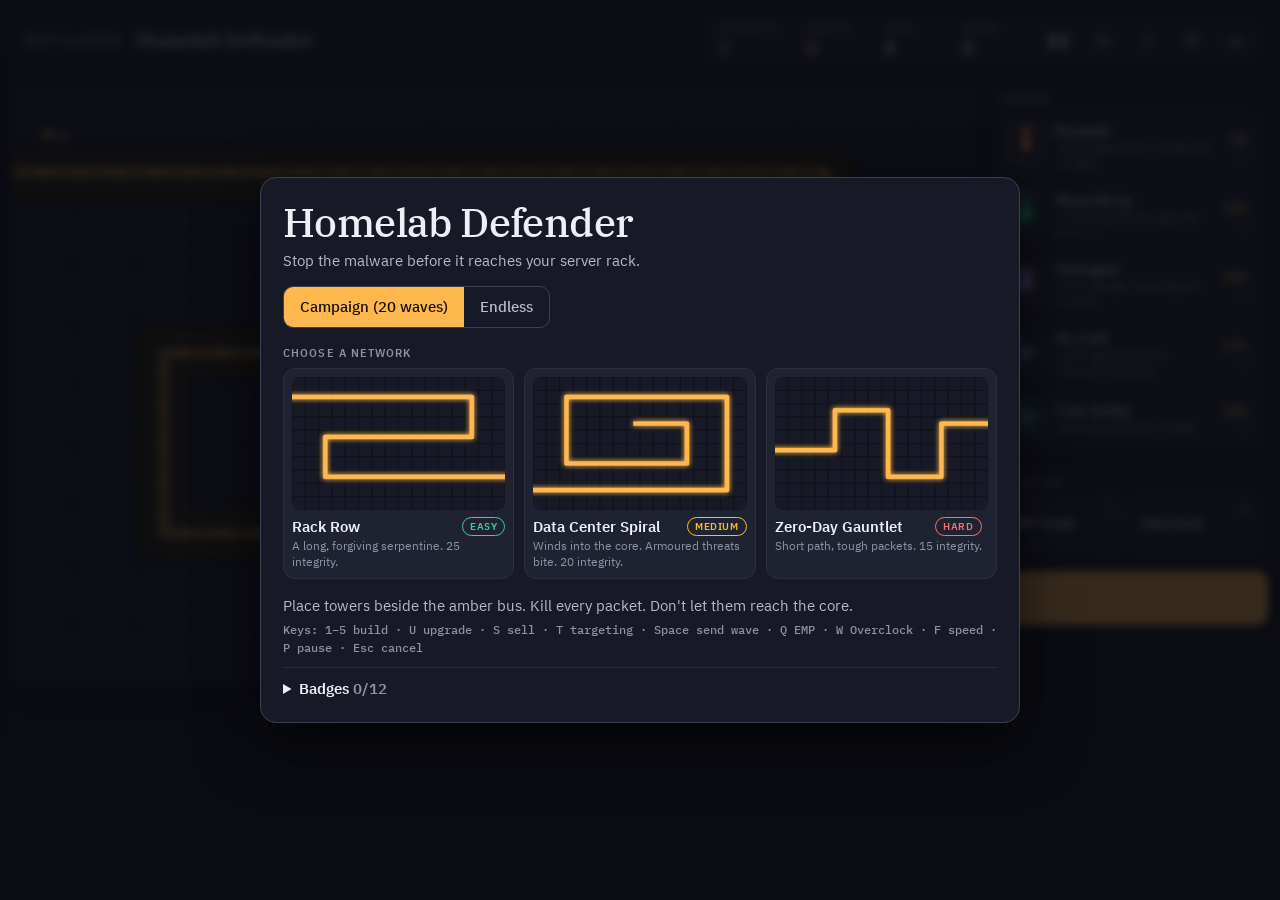
==== game/index.html @ de3e7a40 "Add Homelab Defender tower-defense game at /game/ (engine, tests, canvas renderer, WebAudio, EN/HE)," ====
<!doctype html>
<html lang="en" data-lang="en">
<head>
<meta charset="utf-8">
<meta name="viewport" content="width=device-width, initial-scale=1, viewport-fit=cover">
<meta name="theme-color" content="#10121b">
<title>Homelab Defender</title>
<meta name="description" content="Homelab Defender: a tower-defense game about protecting a server rack. Playable in your browser, runs entirely on my homelab.">
<link rel="icon" href="/portfolio/img/favicon.svg" type="image/svg+xml">
<link rel="preload" href="fonts/IBMPlexSans-Regular-Latin1.woff2" as="font" type="font/woff2" crossorigin>
<link rel="stylesheet" href="game.css">
</head>
<body>
<div class="app">

  <header class="bar rtl-ui">
    <a id="back" class="back" href="/portfolio/" data-i18n="back">Back to portfolio</a>
    <h1 class="title" data-i18n="title">Homelab Defender</h1>
    <div class="stats" aria-live="off">
      <div class="stat"><span class="k" data-i18n="lives">Integrity</span><b id="st-lives" class="v ok">0</b></div>
      <div class="stat"><span class="k" data-i18n="cash">Credits</span><b id="st-cash" class="v amber">0</b></div>
      <div class="stat"><span class="k" data-i18n="wave">Wave</span><b id="st-wave" class="v">0</b></div>
      <div class="stat"><span class="k" data-i18n="score">Score</span><b id="st-score" class="v">0</b></div>
    </div>
    <div class="ctl">
      <button id="b-pause" class="icon-btn" type="button" data-i18n-title="pause">❚❚</button>
      <button id="b-speed" class="icon-btn txt" type="button" data-i18n-title="speed">1×</button>
      <button id="b-mute" class="icon-btn" type="button" data-i18n-title="mute">♪</button>
      <button id="b-menu" class="icon-btn" type="button" data-i18n-title="menu">☰</button>
      <button id="b-lang" class="icon-btn txt" type="button" aria-label="Language">עב</button>
    </div>
  </header>

  <main class="play">
    <div class="stage" dir="ltr">
      <canvas id="cv" aria-label="Game board"></canvas>
      <div id="banner" class="banner" aria-live="polite"></div>
      <div id="toasts" class="toasts" aria-live="polite"></div>
      <div id="paused" class="paused rtl-ui" hidden><span data-i18n="paused">Paused</span></div>
    </div>

    <aside class="side rtl-ui">
      <section class="panel">
        <h2 data-i18n="towers">Towers</h2>
        <div id="palette" class="palette"></div>
      </section>
      <section id="sel" class="panel sel" hidden></section>
      <section class="panel">
        <h2 data-i18n="abilities">Abilities</h2>
        <div class="abilities">
          <button id="ab-emp" class="ability" type="button"><span class="ab-fill"></span><span class="ab-name"></span><span class="ab-key">Q</span><span class="ab-cd"></span></button>
          <button id="ab-overclock" class="ability" type="button"><span class="ab-fill"></span><span class="ab-name"></span><span class="ab-key">W</span><span class="ab-cd"></span></button>
        </div>
      </section>
      <button id="b-send" class="send" type="button"><span id="send-label"></span><span id="send-sub" class="sub"></span></button>
    </aside>
  </main>

  <!-- start / map select -->
  <div id="menu" class="overlay rtl-ui" role="dialog" aria-modal="true" aria-labelledby="menu-title">
    <div class="card menu-card">
      <div class="menu-head">
        <h2 id="menu-title" class="big" data-i18n="title">Homelab Defender</h2>
        <p class="lede" data-i18n="tagline">Stop the malware before it reaches your server rack.</p>
      </div>
      <div class="seg" role="group">
        <button id="m-campaign" type="button" class="on" data-i18n="campaign">Campaign (20 waves)</button>
        <button id="m-endless" type="button" data-i18n="endless">Endless</button>
      </div>
      <h3 class="sub-h" data-i18n="pickMap">Choose a network</h3>
      <div id="maps" class="maps"></div>
      <p class="how" data-i18n="how"></p>
      <p class="keys" data-i18n="keys"></p>
      <details class="badges-box">
        <summary><span data-i18n="badges">Badges</span> <span id="badge-count" class="muted"></span></summary>
        <ul id="badge-list" class="badge-list"></ul>
      </details>
    </div>
  </div>

  <!-- end of run -->
  <div id="end" class="overlay rtl-ui" role="dialog" aria-modal="true" aria-labelledby="end-title" hidden>
    <div class="card end-card">
      <h2 id="end-title" class="big"></h2>
      <p id="end-text" class="lede"></p>
      <div class="final"><span data-i18n="finalScore">Final score</span><b id="end-score"></b></div>
      <p id="end-best" class="muted"></p>
      <ul id="end-badges" class="badge-list"></ul>
      <div class="actions">
        <button id="e-endless" type="button" class="btn primary" data-i18n="keepGoing" hidden>Go endless</button>
        <button id="e-again" type="button" class="btn primary" data-i18n="again">Play again</button>
        <button id="e-menu" type="button" class="btn" data-i18n="menu">Menu</button>
      </div>
    </div>
  </div>

</div>
<noscript><p style="padding:2rem;color:#eef0f6">Homelab Defender needs JavaScript.</p></noscript>
<script type="module" src="js/main.js"></script>
</body>
</html>
---- game/game.css ----
/* Homelab Defender: uses the portfolio's dark tokens (DESIGN.md). Local fonts only. */
@font-face { font-family: 'IBM Plex Sans'; font-weight: 400; font-display: swap; src: url('fonts/IBMPlexSans-Regular-Latin1.woff2') format('woff2'); }
@font-face { font-family: 'IBM Plex Sans'; font-weight: 500; font-display: swap; src: url('fonts/IBMPlexSans-Medium-Latin1.woff2') format('woff2'); }
@font-face { font-family: 'IBM Plex Sans'; font-weight: 600; font-display: swap; src: url('fonts/IBMPlexSans-SemiBold-Latin1.woff2') format('woff2'); }
@font-face { font-family: 'IBM Plex Serif'; font-weight: 500; font-display: swap; src: url('fonts/IBMPlexSerif-Medium-Latin1.woff2') format('woff2'); }
@font-face { font-family: 'IBM Plex Mono'; font-weight: 500; font-display: swap; src: url('fonts/IBMPlexMono-Medium-Latin1.woff2') format('woff2'); }
@font-face { font-family: 'IBM Plex Sans Hebrew'; font-weight: 400; font-display: swap; unicode-range: U+0590-05FF, U+200C-2010, U+20AA, U+25CC, U+FB1D-FB4F; src: url('fonts/IBMPlexSansHebrew-Regular.woff2') format('woff2'); }
@font-face { font-family: 'IBM Plex Sans Hebrew'; font-weight: 600; font-display: swap; unicode-range: U+0590-05FF, U+200C-2010, U+20AA, U+25CC, U+FB1D-FB4F; src: url('fonts/IBMPlexSansHebrew-SemiBold.woff2') format('woff2'); }
@font-face { font-family: 'Frank Ruhl Libre'; font-weight: 500; font-display: swap; unicode-range: U+0590-05FF, U+200C-2010, U+20AA, U+25CC, U+FB1D-FB4F; src: url('fonts/FrankRuhlLibre-Medium.woff2') format('woff2'); }

:root {
  --bg: #10121b; --surface: #171a26; --raised: #1f2331; --line: #2a2e3e; --line-strong: #3b4055;
  --text: #eef0f6; --text-2: #b7bbcb; --muted: #8c92a8;
  --accent: #ffb84d; --accent-ink: #1a1000; --ok: #34d399; --warn: #fbbf24; --error: #f87171; --blue: #7aa2ff;
  --sans: 'IBM Plex Sans', 'IBM Plex Sans Hebrew', system-ui, sans-serif;
  --serif: 'IBM Plex Serif', 'Frank Ruhl Libre', Georgia, serif;
  --mono: 'IBM Plex Mono', ui-monospace, monospace;
}
* { box-sizing: border-box; }
html, body { margin: 0; height: 100%; background: var(--bg); color: var(--text); font: 400 15px/1.45 var(--sans); -webkit-text-size-adjust: 100%; }
button { font: inherit; color: inherit; cursor: pointer; }
:focus-visible { outline: 2px solid var(--accent); outline-offset: 2px; }
[hidden] { display: none !important; }
.muted { color: var(--muted); }

.app { min-height: 100%; display: flex; flex-direction: column; gap: 10px; padding: 10px 12px 14px; max-width: 1280px; margin: 0 auto; }

/* ---------- top bar ---------- */
.bar { display: flex; align-items: center; gap: 14px; flex-wrap: wrap; background: var(--surface); border: 1px solid var(--line); border-radius: 12px; padding: 8px 12px; }
.back { color: var(--text-2); text-decoration: none; font-size: 13px; white-space: nowrap; }
.back:hover { color: var(--accent); }
.title { font: 500 20px/1 var(--serif); margin: 0; letter-spacing: -.01em; }
.stats { display: flex; gap: 6px; margin-inline-start: auto; }
.stat { background: var(--raised); border: 1px solid var(--line); border-radius: 8px; padding: 3px 10px; min-width: 72px; display: flex; flex-direction: column; }
.stat .k { font-size: 10px; text-transform: uppercase; letter-spacing: .08em; color: var(--muted); }
.stat .v { font: 500 17px/1.2 var(--mono); }
.v.ok { color: var(--ok); } .v.warn { color: var(--warn); } .v.bad { color: var(--error); } .v.amber { color: var(--accent); }
.ctl { display: flex; gap: 6px; }
.icon-btn { min-width: 38px; height: 38px; border-radius: 9px; border: 1px solid var(--line-strong); background: var(--raised); font-size: 14px; padding: 0 8px; }
.icon-btn.txt { font: 500 13px var(--mono); }
.icon-btn:hover { border-color: var(--accent); }
.icon-btn[aria-pressed="true"] { background: var(--accent); color: var(--accent-ink); border-color: var(--accent); }

/* ---------- layout ---------- */
.play { display: grid; grid-template-columns: minmax(0, 1fr) 280px; gap: 10px; align-items: start; }
.stage { position: relative; border: 1px solid var(--line-strong); border-radius: 12px; overflow: hidden; background: var(--bg); box-shadow: 0 0 0 1px #000, 0 12px 40px rgba(0,0,0,.45); }
#cv { display: block; width: 100%; aspect-ratio: 16 / 10; touch-action: none; user-select: none; -webkit-user-select: none; cursor: crosshair; }
.side { display: flex; flex-direction: column; gap: 10px; }
.panel { background: var(--surface); border: 1px solid var(--line); border-radius: 12px; padding: 10px; }
.panel h2 { margin: 0 0 8px; font: 600 11px var(--sans); letter-spacing: .1em; text-transform: uppercase; color: var(--muted); }

/* ---------- tower palette ---------- */
.palette { display: grid; gap: 6px; }
.tw { display: grid; grid-template-columns: 40px 1fr auto; gap: 10px; align-items: center; text-align: start; background: var(--raised); border: 1px solid var(--line); border-radius: 10px; padding: 6px 10px 6px 6px; min-height: 52px; }
[dir=rtl] .tw { padding: 6px 6px 6px 10px; }
.tw canvas { width: 40px; height: 40px; }
.tw .nm { font-weight: 600; font-size: 14px; display: block; }
.tw .ds { font-size: 11.5px; color: var(--muted); display: block; line-height: 1.25; }
.tw .cs { font: 500 14px var(--mono); color: var(--accent); text-align: end; }
.tw .hk { display: block; font: 500 10px var(--mono); color: var(--muted); text-align: end; }
.tw:hover { border-color: var(--line-strong); }
.tw.on { border-color: var(--accent); background: #251f12; }
.tw.poor .cs { color: var(--error); } .tw.poor { opacity: .72; }

/* ---------- selected tower ---------- */
.sel .row { display: flex; justify-content: space-between; align-items: baseline; gap: 8px; }
.sel .nm { font: 600 15px var(--sans); }
.sel .tier { font: 500 12px var(--mono); color: var(--accent); }
.sel .st { margin: 6px 0 8px; font: 500 12px/1.6 var(--mono); color: var(--text-2); display: grid; grid-template-columns: 1fr 1fr; gap: 0 10px; }
.sel .st span { display: flex; justify-content: space-between; }
.sel .st span b { color: var(--text); font-weight: 500; }
.sel .btns { display: grid; grid-template-columns: 1fr 1fr; gap: 6px; }
.sel .tgt { grid-column: 1 / -1; }
.btn, .sel button { border: 1px solid var(--line-strong); background: var(--raised); border-radius: 9px; padding: 9px 10px; font-weight: 500; font-size: 13.5px; min-height: 40px; }
.sel button:hover:not(:disabled), .btn:hover { border-color: var(--accent); }
.sel button:disabled { opacity: .45; cursor: default; }
.sel .up { background: var(--accent); color: var(--accent-ink); border-color: var(--accent); }
.sel .up:disabled { background: var(--raised); color: var(--text-2); border-color: var(--line-strong); }
.btn.primary { background: var(--accent); color: var(--accent-ink); border-color: var(--accent); font-weight: 600; }
.btn.primary:hover { filter: brightness(1.08); }

/* ---------- abilities ---------- */
.abilities { display: grid; grid-template-columns: 1fr 1fr; gap: 6px; }
.ability { position: relative; overflow: hidden; text-align: start; background: var(--raised); border: 1px solid var(--line-strong); border-radius: 10px; padding: 8px 10px; min-height: 52px; display: flex; flex-direction: column; justify-content: center; }
.ability .ab-fill { position: absolute; inset: 0; background: rgba(255,184,77,.16); transform-origin: left; transform: scaleX(var(--p, 0)); pointer-events: none; }
[dir=rtl] .ability .ab-fill { transform-origin: right; }
.ability .ab-name { position: relative; font-weight: 600; font-size: 13px; }
.ability .ab-cd { position: relative; font: 500 11px var(--mono); color: var(--muted); }
.ability .ab-key { position: absolute; top: 5px; inset-inline-end: 8px; font: 500 10px var(--mono); color: var(--muted); }
.ability.ready { border-color: var(--accent); }
.ability.ready .ab-cd { color: var(--ok); }
.ability.active { border-color: var(--accent); box-shadow: 0 0 14px rgba(255,184,77,.4); }

.send { background: var(--accent); color: var(--accent-ink); border: 0; border-radius: 12px; min-height: 54px; font: 600 16px var(--sans); display: flex; flex-direction: column; align-items: center; justify-content: center; line-height: 1.2; }
.send .sub { font: 500 12px var(--mono); opacity: .8; }
.send:hover:not(:disabled) { filter: brightness(1.08); }
.send:disabled { background: var(--raised); color: var(--muted); cursor: default; }

/* ---------- on-stage text ---------- */
.banner { position: absolute; inset-inline: 0; top: 14%; text-align: center; pointer-events: none; font: 500 clamp(26px, 5vw, 54px) var(--serif); letter-spacing: -.01em; color: var(--text); text-shadow: 0 2px 24px #000; opacity: 0; transform: translateY(8px); }
.banner.show { animation: banner 2.2s ease both; }
.banner.boss { color: var(--error); }
@keyframes banner { 0% { opacity: 0; transform: translateY(10px) scale(.96); } 14% { opacity: 1; transform: none; } 78% { opacity: 1; } 100% { opacity: 0; transform: translateY(-6px); } }
.toasts { position: absolute; inset-inline-start: 10px; bottom: 10px; display: flex; flex-direction: column; gap: 6px; pointer-events: none; max-width: 80%; }
.toast { background: rgba(23,26,38,.92); border: 1px solid var(--line-strong); border-radius: 9px; padding: 6px 12px; font-size: 13px; animation: toast 2.4s ease both; }
.toast.bad { border-color: var(--error); color: #ffd0d0; }
.toast.gold { border-color: var(--accent); color: var(--accent); }
@keyframes toast { 0% { opacity: 0; transform: translateY(8px); } 10% { opacity: 1; transform: none; } 85% { opacity: 1; } 100% { opacity: 0; } }
.paused { position: absolute; inset: 0; display: grid; place-items: center; background: rgba(16,18,27,.62); font: 500 38px var(--serif); letter-spacing: .02em; }

/* ---------- overlays ---------- */
.overlay { position: fixed; inset: 0; z-index: 10; display: grid; place-items: center; padding: 14px; overflow-y: auto; background: rgba(10,11,18,.82); backdrop-filter: blur(4px); }
.card { background: var(--surface); border: 1px solid var(--line-strong); border-radius: 16px; padding: 22px; width: min(760px, 100%); box-shadow: 0 20px 60px rgba(0,0,0,.6); }
.menu-head { margin-bottom: 14px; }
.big { margin: 0; font: 500 clamp(28px, 4.4vw, 40px)/1.1 var(--serif); letter-spacing: -.015em; }
.lede { margin: 6px 0 0; color: var(--text-2); }
.sub-h { margin: 18px 0 8px; font: 600 11px var(--sans); letter-spacing: .1em; text-transform: uppercase; color: var(--muted); }
.seg { display: inline-flex; border: 1px solid var(--line-strong); border-radius: 10px; overflow: hidden; }
.seg button { border: 0; background: transparent; padding: 9px 16px; font-weight: 500; color: var(--text-2); min-height: 40px; }
.seg button.on { background: var(--accent); color: var(--accent-ink); }
.maps { display: grid; grid-template-columns: repeat(3, 1fr); gap: 10px; }
.mapc { text-align: start; background: var(--raised); border: 1px solid var(--line); border-radius: 12px; padding: 8px; display: flex; flex-direction: column; gap: 6px; }
.mapc:hover { border-color: var(--accent); transform: translateY(-2px); transition: transform .15s; }
.mapc canvas { width: 100%; aspect-ratio: 16/10; border-radius: 8px; display: block; }
.mapc .nm { font-weight: 600; display: flex; justify-content: space-between; align-items: center; gap: 6px; }
.mapc .ds { font-size: 12px; color: var(--muted); line-height: 1.35; }
.mapc .bs { font: 500 12px var(--mono); color: var(--accent); }
.pill { font: 600 10px var(--sans); letter-spacing: .06em; text-transform: uppercase; padding: 2px 7px; border-radius: 99px; border: 1px solid currentColor; }
.pill.easy { color: var(--ok); } .pill.medium { color: var(--warn); } .pill.hard { color: var(--error); }
.how { margin: 16px 0 4px; color: var(--text-2); }
.keys { margin: 0 0 10px; font: 500 11.5px/1.6 var(--mono); color: var(--muted); }
.badges-box { border-top: 1px solid var(--line); padding-top: 10px; }
.badges-box summary { cursor: pointer; font-weight: 600; }
.badge-list { list-style: none; margin: 10px 0 0; padding: 0; display: grid; grid-template-columns: repeat(auto-fill, minmax(190px, 1fr)); gap: 6px; }
.badge-list li { border: 1px solid var(--line); border-radius: 9px; padding: 6px 10px; background: var(--raised); font-size: 13px; }
.badge-list li b { display: block; font-weight: 600; }
.badge-list li span { color: var(--muted); font-size: 11.5px; }
.badge-list li.locked { opacity: .45; }
.badge-list li.new { border-color: var(--accent); }
.end-card { width: min(480px, 100%); text-align: center; }
.end-card .badge-list { text-align: start; }
.final { margin: 14px 0 4px; display: flex; flex-direction: column; color: var(--muted); font-size: 12px; text-transform: uppercase; letter-spacing: .08em; }
.final b { font: 500 44px/1.1 var(--mono); color: var(--accent); letter-spacing: 0; text-transform: none; }
.actions { display: flex; gap: 8px; justify-content: center; flex-wrap: wrap; margin-top: 16px; }
.actions .btn { min-width: 120px; }
#end.win .big { color: var(--ok); } #end.lose .big { color: var(--error); }

/* ---------- responsive ---------- */
@media (max-width: 900px) {
  .play { grid-template-columns: 1fr; }
  .side { display: grid; grid-template-columns: 1fr 1fr; }
  .side > * { grid-column: 1 / -1; }
  .palette { grid-template-columns: repeat(5, 1fr); }
  .tw { grid-template-columns: 1fr; justify-items: center; text-align: center; padding: 6px 4px; min-height: 0; gap: 2px; }
  [dir=rtl] .tw { padding: 6px 4px; }
  .tw .ds, .tw .hk { display: none; }
  .tw .nm { font-size: 11px; } .tw .cs { text-align: center; font-size: 12px; }
  .title { font-size: 17px; }
  .stats { margin-inline-start: 0; order: 3; width: 100%; }
  .stat { flex: 1; min-width: 0; }
  .ctl { margin-inline-start: auto; }
  .maps { grid-template-columns: 1fr; }
  .mapc { flex-direction: row; align-items: center; }
  .mapc canvas { width: 110px; flex: none; }
  .mapc > div { flex: 1; }
  .keys { display: none; }
}
@media (max-width: 480px) {
  .app { padding: 6px 6px 12px; gap: 6px; }
  .back { font-size: 12px; }
  .card { padding: 16px; }
  .tw .nm { font-size: 10px; }
}
@media (prefers-reduced-motion: reduce) { .banner.show, .toast { animation-duration: .01s; } }
html[data-lang="he"] body { font-family: var(--sans); }
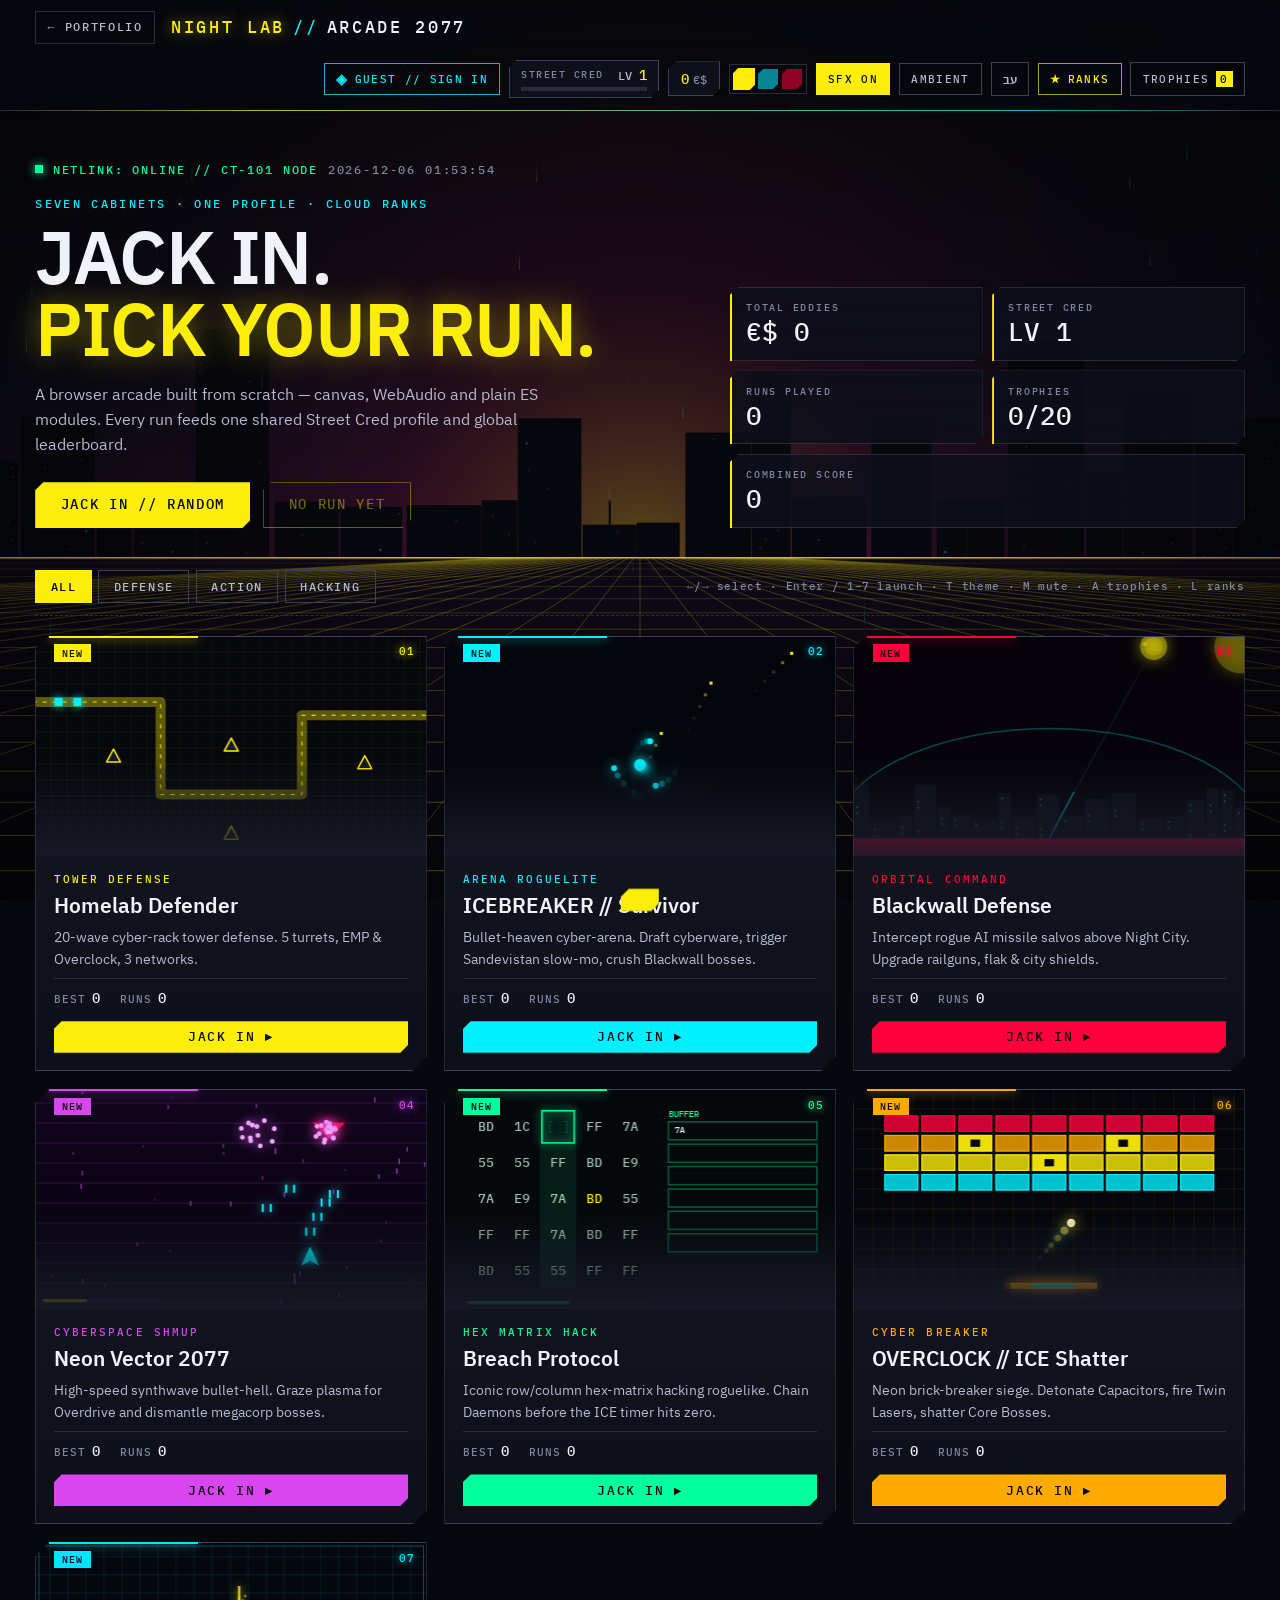
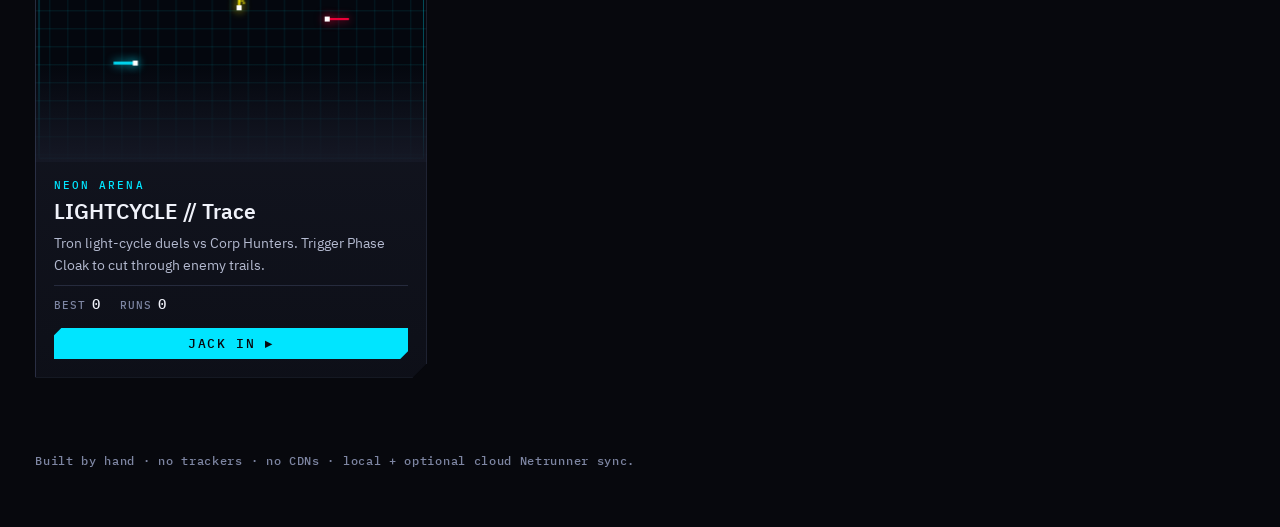
==== commit 1c364bfc: "Night Lab // Arcade 2077: Cyberpunk game hub at /game/ with 7 games, SSO saves, leaderboards, tab-ou" ====
--- a/game/index.html
+++ b/game/index.html
@@ -1,101 +1,233 @@
 <!doctype html>
-<html lang="en" data-lang="en">
+<html lang="en" dir="ltr" data-theme="yellow">
 <head>
 <meta charset="utf-8">
-<meta name="viewport" content="width=device-width, initial-scale=1, viewport-fit=cover">
-<meta name="theme-color" content="#10121b">
-<title>Homelab Defender</title>
-<meta name="description" content="Homelab Defender: a tower-defense game about protecting a server rack. Playable in your browser, runs entirely on my homelab.">
+<meta name="viewport" content="width=device-width, initial-scale=1">
+<title>Night Lab // Arcade 2077</title>
+<meta name="description" content="A hand-built browser arcade: seven neon canvas games sharing one Street Cred profile and global leaderboard.">
+<meta name="theme-color" content="#07080d">
 <link rel="icon" href="/portfolio/img/favicon.svg" type="image/svg+xml">
-<link rel="preload" href="fonts/IBMPlexSans-Regular-Latin1.woff2" as="font" type="font/woff2" crossorigin>
-<link rel="stylesheet" href="game.css">
+<link rel="preload" href="fonts/IBMPlexMono-Medium-Latin1.woff2" as="font" type="font/woff2" crossorigin>
+<link rel="preload" href="fonts/IBMPlexSans-SemiBold-Latin1.woff2" as="font" type="font/woff2" crossorigin>
+<link rel="stylesheet" href="shared/cyber-theme.css">
+<link rel="stylesheet" href="hub.css">
+<script>
+  // Apply saved theme/lang before first paint to avoid a flash.
+  try {
+    var p = JSON.parse(localStorage.getItem('cp77hub.v1') || '{}'), s = p.settings || {};
+    var q = new URLSearchParams(location.search).get('lang');
+    var l = (q === 'he' || q === 'en') ? q : (s.lang || ((navigator.language || '').toLowerCase().indexOf('he') === 0 ? 'he' : 'en'));
+    var d = document.documentElement;
+    if (['yellow', 'cyan', 'crimson'].indexOf(s.theme) >= 0) d.setAttribute('data-theme', s.theme);
+    d.lang = l; d.dir = l === 'he' ? 'rtl' : 'ltr';
+  } catch (e) {}
+</script>
+<script type="module" src="hub/hub.js"></script>
 </head>
 <body>
-<div class="app">
-
-  <header class="bar rtl-ui">
-    <a id="back" class="back" href="/portfolio/" data-i18n="back">Back to portfolio</a>
-    <h1 class="title" data-i18n="title">Homelab Defender</h1>
-    <div class="stats" aria-live="off">
-      <div class="stat"><span class="k" data-i18n="lives">Integrity</span><b id="st-lives" class="v ok">0</b></div>
-      <div class="stat"><span class="k" data-i18n="cash">Credits</span><b id="st-cash" class="v amber">0</b></div>
-      <div class="stat"><span class="k" data-i18n="wave">Wave</span><b id="st-wave" class="v">0</b></div>
-      <div class="stat"><span class="k" data-i18n="score">Score</span><b id="st-score" class="v">0</b></div>
-    </div>
-    <div class="ctl">
-      <button id="b-pause" class="icon-btn" type="button" data-i18n-title="pause">❚❚</button>
-      <button id="b-speed" class="icon-btn txt" type="button" data-i18n-title="speed">1×</button>
-      <button id="b-mute" class="icon-btn" type="button" data-i18n-title="mute">♪</button>
-      <button id="b-menu" class="icon-btn" type="button" data-i18n-title="menu">☰</button>
-      <button id="b-lang" class="icon-btn txt" type="button" aria-label="Language">עב</button>
-    </div>
+<canvas id="bg" aria-hidden="true"></canvas>
+<div class="scanlines" aria-hidden="true"></div>
+<a class="skip" href="#grid" data-t="skip">Skip to games</a>
+
+<header class="hud" role="banner">
+  <a class="hud-back" id="portfolioLink" href="/portfolio/" data-t="portfolio">← PORTFOLIO</a>
+  <div class="brand" aria-label="Night Lab Arcade 2077">
+    <span class="brand-a glitch" data-text="NIGHT LAB">NIGHT LAB</span>
+    <span class="brand-sep">//</span>
+    <span class="brand-b">ARCADE 2077</span>
+  </div>
+  <div class="hud-right">
+    <button type="button" class="hud-btn auth-btn" id="authBtn" aria-haspopup="dialog">
+      <span class="auth-av" id="authBtnAvatar" aria-hidden="true">◈</span>
+      <span class="auth-btn-label" id="authBtnLabel">GUEST // SIGN IN</span>
+      <span class="auth-btn-role" id="authBtnRole" hidden></span>
+    </button>
+    <div class="cred cyber-clip-sm" id="cred" title="">
+      <span class="cred-label" data-t="cred">STREET CRED</span>
+      <span class="cred-lvl"><span data-t="lvl">LV</span> <b id="credLvl">1</b></span>
+      <span class="cred-bar" role="progressbar" aria-valuemin="0" aria-valuemax="100" id="credBar"><i id="credFill"></i></span>
+    </div>
+    <div class="eddies cyber-clip-sm"><b id="eddies">0</b><span>€$</span></div>
+    <div class="themes" role="radiogroup" id="themes" data-t-label="themeLabel">
+      <button type="button" role="radio" data-theme-btn="yellow" class="sw sw-y"><span class="sr-only">Yellow</span></button>
+      <button type="button" role="radio" data-theme-btn="cyan" class="sw sw-c"><span class="sr-only">Cyan</span></button>
+      <button type="button" role="radio" data-theme-btn="crimson" class="sw sw-r"><span class="sr-only">Crimson</span></button>
+    </div>
+    <button type="button" class="hud-btn" id="muteBtn" aria-pressed="false"></button>
+    <button type="button" class="hud-btn" id="ambientBtn" aria-pressed="false"></button>
+    <button type="button" class="hud-btn" id="langBtn"></button>
+    <button type="button" class="hud-btn lb-btn" id="lbBtn" aria-haspopup="dialog">
+      <span aria-hidden="true">★</span>
+      <span data-t="lbBtn">RANKS</span>
+    </button>
+    <button type="button" class="hud-btn trophy-btn" id="trophyBtn" aria-haspopup="dialog">
+      <span data-t="trophies">TROPHIES</span> <b class="badge" id="trophyCount">0</b>
+    </button>
+  </div>
+</header>
+
+<main>
+  <section class="hero">
+    <div class="hero-copy">
+      <p class="status"><i class="dot"></i><span class="glitch-soft" data-t="status">NETLINK: ONLINE // CT-101 NODE</span><span class="clock" id="clock"></span></p>
+      <p class="kicker" data-t="heroKicker"></p>
+      <h1><span data-t="heroTitleA"></span> <em data-t="heroTitleB"></em></h1>
+      <p class="lede" data-t="heroLede"></p>
+      <div class="hero-cta">
+        <button type="button" class="cyber-btn big" id="randomBtn"><span data-t="random"></span></button>
+        <a class="cyber-btn ghost big" id="continueBtn" href="#"></a>
+      </div>
+    </div>
+    <dl class="stats" id="stats">
+      <div class="stat cyber-clip-sm"><dt data-t="stats.eddies"></dt><dd id="stEddies">0</dd></div>
+      <div class="stat cyber-clip-sm"><dt data-t="stats.level"></dt><dd id="stLevel">1</dd></div>
+      <div class="stat cyber-clip-sm"><dt data-t="stats.played"></dt><dd id="stPlayed">0</dd></div>
+      <div class="stat cyber-clip-sm"><dt data-t="stats.trophies"></dt><dd id="stTrophies">0</dd></div>
+      <div class="stat cyber-clip-sm"><dt data-t="stats.score"></dt><dd id="stScore">0</dd></div>
+    </dl>
+  </section>
+
+  <nav class="filters" id="filters" data-t-label="filterLabel">
+    <button type="button" data-filter="all" aria-pressed="true" data-t="filters.all"></button>
+    <button type="button" data-filter="defense" aria-pressed="false" data-t="filters.defense"></button>
+    <button type="button" data-filter="action" aria-pressed="false" data-t="filters.action"></button>
+    <button type="button" data-filter="hacking" aria-pressed="false" data-t="filters.hacking"></button>
+    <span class="keys" data-t="keys"></span>
+  </nav>
+
+  <section class="grid" id="grid" aria-label="Games"></section>
+</main>
+
+<footer class="foot"><p data-t="footer"></p></footer>
+
+<!-- Slide-out Dossier Drawer: Trophies / Run Log / Global Leaderboard -->
+<div class="drawer-scrim" id="scrim" hidden></div>
+<aside class="drawer" id="drawer" role="dialog" aria-modal="true" aria-labelledby="drawerTitle" hidden>
+  <header class="drawer-head">
+    <h2 id="drawerTitle" data-t="drawerTitle"></h2>
+    <button type="button" class="hud-btn" id="drawerClose" data-t-label="close">✕</button>
   </header>
-
-  <main class="play">
-    <div class="stage" dir="ltr">
-      <canvas id="cv" aria-label="Game board"></canvas>
-      <div id="banner" class="banner" aria-live="polite"></div>
-      <div id="toasts" class="toasts" aria-live="polite"></div>
-      <div id="paused" class="paused rtl-ui" hidden><span data-i18n="paused">Paused</span></div>
-    </div>
-
-    <aside class="side rtl-ui">
-      <section class="panel">
-        <h2 data-i18n="towers">Towers</h2>
-        <div id="palette" class="palette"></div>
-      </section>
-      <section id="sel" class="panel sel" hidden></section>
-      <section class="panel">
-        <h2 data-i18n="abilities">Abilities</h2>
-        <div class="abilities">
-          <button id="ab-emp" class="ability" type="button"><span class="ab-fill"></span><span class="ab-name"></span><span class="ab-key">Q</span><span class="ab-cd"></span></button>
-          <button id="ab-overclock" class="ability" type="button"><span class="ab-fill"></span><span class="ab-name"></span><span class="ab-key">W</span><span class="ab-cd"></span></button>
+  <div class="drawer-tabs" role="tablist">
+    <button type="button" role="tab" id="tabT" aria-selected="true" aria-controls="panelT" data-t="tabTrophies"></button>
+    <button type="button" role="tab" id="tabH" aria-selected="false" aria-controls="panelH" data-t="tabHistory"></button>
+    <button type="button" role="tab" id="tabL" aria-selected="false" aria-controls="panelL" data-t="tabLeaderboard"></button>
+  </div>
+  <div class="drawer-body">
+    <section id="panelT" role="tabpanel" aria-labelledby="tabT">
+      <p class="ach-summary" id="achSummary"></p>
+      <ul class="ach-list" id="achList"></ul>
+    </section>
+    <section id="panelH" role="tabpanel" aria-labelledby="tabH" hidden>
+      <ul class="runs" id="runList"></ul>
+    </section>
+    <section id="panelL" role="tabpanel" aria-labelledby="tabL" hidden>
+      <div class="lb-head">
+        <span class="lb-sync" id="lbSyncBadge"><i class="sync-dot"></i><span id="lbSyncText"></span></span>
+        <button type="button" class="hud-btn lb-refresh" id="lbRefreshBtn" data-t-label="lbRefresh">↻</button>
+      </div>
+      <div class="lb-filters" id="lbFilters" role="group"></div>
+      <p class="lb-hint" id="lbGuestHint" hidden></p>
+      <ol class="lb-list" id="lbList"></ol>
+    </section>
+  </div>
+  <footer class="drawer-foot">
+    <button type="button" class="cyber-btn ghost danger" id="resetBtn"></button>
+  </footer>
+</aside>
+
+<!-- Netrunner Access Modal (Player PIN + Homelab SSO) -->
+<div class="modal-scrim" id="authScrim" hidden></div>
+<div class="modal cyber-clip" id="authModal" role="dialog" aria-modal="true" aria-labelledby="authTitle" hidden>
+  <header class="modal-head">
+    <h2 id="authTitle" data-t="authTitle">NETRUNNER ACCESS</h2>
+    <button type="button" class="hud-btn" id="authClose" data-t-label="close">✕</button>
+  </header>
+  <div class="modal-body">
+    <div class="sso-banner">
+      <span class="sso-dot" aria-hidden="true"></span>
+      <span data-t="ssoBadge">SINGLE SIGN-ON // ONE ACCOUNT ACROSS ALL HOMELAB SITES</span>
+    </div>
+
+    <div id="authActiveView" class="auth-active" hidden>
+      <p class="auth-kicker" data-t="authSignedInAs"></p>
+      <div class="auth-card cyber-clip-sm" id="authCard">
+        <span class="auth-card-av" id="authCardAvatar" aria-hidden="true">◈</span>
+        <div class="auth-card-info">
+          <div class="auth-card-title">
+            <strong class="auth-card-handle" id="authCardHandle"></strong>
+            <span class="auth-role-pill" id="authCardRole"></span>
+          </div>
+          <span class="auth-card-meta" id="authCardMeta"></span>
+          <span class="auth-card-expiry" id="authCardExpiry" hidden></span>
         </div>
-      </section>
-      <button id="b-send" class="send" type="button"><span id="send-label"></span><span id="send-sub" class="sub"></span></button>
-    </aside>
-  </main>
-
-  <!-- start / map select -->
-  <div id="menu" class="overlay rtl-ui" role="dialog" aria-modal="true" aria-labelledby="menu-title">
-    <div class="card menu-card">
-      <div class="menu-head">
-        <h2 id="menu-title" class="big" data-i18n="title">Homelab Defender</h2>
-        <p class="lede" data-i18n="tagline">Stop the malware before it reaches your server rack.</p>
-      </div>
-      <div class="seg" role="group">
-        <button id="m-campaign" type="button" class="on" data-i18n="campaign">Campaign (20 waves)</button>
-        <button id="m-endless" type="button" data-i18n="endless">Endless</button>
-      </div>
-      <h3 class="sub-h" data-i18n="pickMap">Choose a network</h3>
-      <div id="maps" class="maps"></div>
-      <p class="how" data-i18n="how"></p>
-      <p class="keys" data-i18n="keys"></p>
-      <details class="badges-box">
-        <summary><span data-i18n="badges">Badges</span> <span id="badge-count" class="muted"></span></summary>
-        <ul id="badge-list" class="badge-list"></ul>
-      </details>
-    </div>
-  </div>
-
-  <!-- end of run -->
-  <div id="end" class="overlay rtl-ui" role="dialog" aria-modal="true" aria-labelledby="end-title" hidden>
-    <div class="card end-card">
-      <h2 id="end-title" class="big"></h2>
-      <p id="end-text" class="lede"></p>
-      <div class="final"><span data-i18n="finalScore">Final score</span><b id="end-score"></b></div>
-      <p id="end-best" class="muted"></p>
-      <ul id="end-badges" class="badge-list"></ul>
-      <div class="actions">
-        <button id="e-endless" type="button" class="btn primary" data-i18n="keepGoing" hidden>Go endless</button>
-        <button id="e-again" type="button" class="btn primary" data-i18n="again">Play again</button>
-        <button id="e-menu" type="button" class="btn" data-i18n="menu">Menu</button>
-      </div>
-    </div>
-  </div>
-
+        <span class="auth-sync-pill" id="authCardSync"></span>
+      </div>
+      <a class="cyber-btn big auth-dash-btn" id="authDashboardBtn" href="/" data-t="authOpenDashboard" hidden>◢ OPEN DASHBOARD</a>
+      <div class="auth-active-actions">
+        <button type="button" class="cyber-btn ghost" id="authSwitchBtn" data-t="authSwitch"></button>
+        <button type="button" class="cyber-btn ghost danger" id="authSignOutBtn" data-t="authSignOut"></button>
+      </div>
+    </div>
+
+    <div id="authSignInView" class="auth-signin-view">
+      <div class="auth-tabs" role="tablist" id="authModeTabs">
+        <button type="button" role="tab" class="auth-tab cyber-clip-sm" id="tabAuthPin" data-auth-mode="pin" aria-selected="true" aria-controls="authForm" data-t="authTabPin">PLAYER PIN</button>
+        <button type="button" role="tab" class="auth-tab cyber-clip-sm" id="tabAuthSso" data-auth-mode="sso" aria-selected="false" aria-controls="authSsoForm" data-t="authTabSso">HOMELAB SSO</button>
+      </div>
+
+      <p class="auth-error" id="authError" role="alert" hidden></p>
+
+      <form id="authForm" class="auth-form" role="tabpanel" aria-labelledby="tabAuthPin" novalidate>
+        <p class="auth-sub" data-t="authSubtitle"></p>
+        <label class="field">
+          <span data-t="handleLabel">NETRUNNER HANDLE</span>
+          <input type="text" id="authHandle" name="handle" minlength="2" maxlength="20" autocomplete="username" required>
+        </label>
+        <label class="field">
+          <span data-t="pinLabel">SECURITY PIN (4–8 DIGITS)</span>
+          <input type="password" id="authPin" name="pin" inputmode="numeric" pattern="[0-9]{4,8}" minlength="4" maxlength="8" autocomplete="current-password" required>
+        </label>
+        <fieldset class="avatar-picker">
+          <legend data-t="avatarLabel">CLASS RIG</legend>
+          <div class="avatar-grid" id="avatarGrid" role="radiogroup">
+            <button type="button" role="radio" class="av-opt cyber-clip-sm" data-avatar="netrunner" aria-checked="true">
+              <span class="av-glyph" aria-hidden="true">◈</span>
+              <span class="av-name" data-t="avatars.netrunner">NETRUNNER</span>
+            </button>
+            <button type="button" role="radio" class="av-opt cyber-clip-sm" data-avatar="solo" aria-checked="false">
+              <span class="av-glyph" aria-hidden="true">⚔</span>
+              <span class="av-name" data-t="avatars.solo">SOLO</span>
+            </button>
+            <button type="button" role="radio" class="av-opt cyber-clip-sm" data-avatar="techie" aria-checked="false">
+              <span class="av-glyph" aria-hidden="true">⚙</span>
+              <span class="av-name" data-t="avatars.techie">TECHIE</span>
+            </button>
+            <button type="button" role="radio" class="av-opt cyber-clip-sm" data-avatar="corpo" aria-checked="false">
+              <span class="av-glyph" aria-hidden="true">❖</span>
+              <span class="av-name" data-t="avatars.corpo">CORPO</span>
+            </button>
+          </div>
+        </fieldset>
+        <button type="submit" class="cyber-btn big auth-submit" id="authSubmitBtn" data-t="authSubmit"></button>
+      </form>
+
+      <form id="authSsoForm" class="auth-form" role="tabpanel" aria-labelledby="tabAuthSso" novalidate hidden>
+        <p class="auth-sub" data-t="authSsoSubtitle"></p>
+        <label class="field">
+          <span data-t="ssoUserLabel">HOMELAB USERNAME</span>
+          <input type="text" id="authSsoUser" name="username" autocomplete="username" required>
+        </label>
+        <label class="field">
+          <span data-t="ssoPassLabel">PASSWORD</span>
+          <input type="password" id="authSsoPass" name="password" autocomplete="current-password" required>
+        </label>
+        <button type="submit" class="cyber-btn big auth-sso-submit" id="authSsoSubmitBtn" data-t="authSsoSubmit"></button>
+      </form>
+    </div>
+  </div>
 </div>
-<noscript><p style="padding:2rem;color:#eef0f6">Homelab Defender needs JavaScript.</p></noscript>
-<script type="module" src="js/main.js"></script>
+
+<div class="jack-overlay" id="jackOverlay" aria-hidden="true"><span id="jackText"></span></div>
+<div class="toast" id="toast" role="status" aria-live="polite"></div>
 </body>
 </html>
--- a/game/shared/cyber-theme.css
+++ b/game/shared/cyber-theme.css
@@ -0,0 +1,96 @@
+/* Night Lab // Arcade 2077 — shared neon design tokens for the hub and every game cabinet. */
+@font-face { font-family: 'Plex Sans'; src: url('../fonts/IBMPlexSans-Regular-Latin1.woff2') format('woff2'); font-weight: 400; font-display: swap; }
+@font-face { font-family: 'Plex Sans'; src: url('../fonts/IBMPlexSans-Medium-Latin1.woff2') format('woff2'); font-weight: 500; font-display: swap; }
+@font-face { font-family: 'Plex Sans'; src: url('../fonts/IBMPlexSans-SemiBold-Latin1.woff2') format('woff2'); font-weight: 600 700; font-display: swap; }
+@font-face { font-family: 'Plex Mono'; src: url('../fonts/IBMPlexMono-Medium-Latin1.woff2') format('woff2'); font-weight: 400 700; font-display: swap; }
+@font-face { font-family: 'Plex Serif'; src: url('../fonts/IBMPlexSerif-Medium-Latin1.woff2') format('woff2'); font-weight: 500; font-display: swap; }
+@font-face { font-family: 'Plex Sans Hebrew'; src: url('../fonts/IBMPlexSansHebrew-Regular.woff2') format('woff2'); font-weight: 400 500; font-display: swap; }
+@font-face { font-family: 'Plex Sans Hebrew'; src: url('../fonts/IBMPlexSansHebrew-SemiBold.woff2') format('woff2'); font-weight: 600 700; font-display: swap; }
+@font-face { font-family: 'Frank Ruhl'; src: url('../fonts/FrankRuhlLibre-Medium.woff2') format('woff2'); font-weight: 500; font-display: swap; }
+
+:root {
+  --bg: #07080d; --surface: #0e1019; --raised: #161926;
+  --line: #262b3d; --line-strong: #39405a;
+  --text: #f0f2fa; --text-2: #b4bad0; --muted: #7e86a3;
+  --yellow: #fcee09; --cyan: #00f0ff; --magenta: #ff003c;
+  --ok: #00ff9f; --warn: #ffaa00; --error: #ff2a55;
+  --accent: #fcee09; --accent-2: #00f0ff; --accent-ink: #07080d;
+
+  --sans: 'Plex Sans', 'Plex Sans Hebrew', system-ui, 'Segoe UI', sans-serif;
+  --mono: 'Plex Mono', ui-monospace, 'Cascadia Mono', Consolas, monospace;
+  --serif: 'Plex Serif', 'Frank Ruhl', Georgia, serif;
+
+  --chamfer: 14px;
+  --chamfer-sm: 8px;
+  --glow: 0 0 0 1px color-mix(in srgb, var(--accent) 55%, transparent), 0 0 24px color-mix(in srgb, var(--accent) 35%, transparent);
+  --ease: cubic-bezier(.2, .8, .2, 1);
+  color-scheme: dark;
+}
+[data-theme="cyan"] { --accent: #00f0ff; --accent-2: #fcee09; --accent-ink: #07080d; }
+[data-theme="crimson"] { --accent: #ff003c; --accent-2: #00f0ff; --accent-ink: #ffffff; }
+:root[lang="he"] { --sans: 'Plex Sans Hebrew', 'Plex Sans', system-ui, sans-serif; --serif: 'Frank Ruhl', 'Plex Serif', Georgia, serif; }
+
+/* Chamfered corners: top-left + bottom-right cut. Mirrored in RTL. */
+.cyber-clip {
+  clip-path: polygon(var(--chamfer) 0, 100% 0, 100% calc(100% - var(--chamfer)), calc(100% - var(--chamfer)) 100%, 0 100%, 0 var(--chamfer));
+}
+.cyber-clip-sm {
+  clip-path: polygon(var(--chamfer-sm) 0, 100% 0, 100% calc(100% - var(--chamfer-sm)), calc(100% - var(--chamfer-sm)) 100%, 0 100%, 0 var(--chamfer-sm));
+}
+[dir="rtl"] .cyber-clip {
+  clip-path: polygon(0 0, calc(100% - var(--chamfer)) 0, 100% var(--chamfer), 100% 100%, var(--chamfer) 100%, 0 calc(100% - var(--chamfer)));
+}
+[dir="rtl"] .cyber-clip-sm {
+  clip-path: polygon(0 0, calc(100% - var(--chamfer-sm)) 0, 100% var(--chamfer-sm), 100% 100%, var(--chamfer-sm) 100%, 0 calc(100% - var(--chamfer-sm)));
+}
+
+.cyber-btn {
+  --c: var(--accent);
+  display: inline-flex; align-items: center; justify-content: center; gap: .5em;
+  padding: .7em 1.3em; border: 0; cursor: pointer; text-decoration: none;
+  font: 600 .82rem/1 var(--mono); letter-spacing: .12em; text-transform: uppercase;
+  color: var(--accent-ink); background: var(--c);
+  clip-path: polygon(var(--chamfer-sm) 0, 100% 0, 100% calc(100% - var(--chamfer-sm)), calc(100% - var(--chamfer-sm)) 100%, 0 100%, 0 var(--chamfer-sm));
+  transition: filter .15s var(--ease), transform .15s var(--ease);
+}
+.cyber-btn:hover { filter: brightness(1.15) drop-shadow(0 0 10px var(--c)); }
+.cyber-btn:active { transform: translateY(1px); }
+.cyber-btn[disabled], .cyber-btn[aria-disabled="true"] { opacity: .4; cursor: not-allowed; filter: none; }
+.cyber-btn.ghost { background: transparent; color: var(--c); box-shadow: inset 0 0 0 1px var(--c); }
+
+/* Subtle CRT scanlines — decorative only. */
+.scanlines {
+  position: fixed; inset: 0; z-index: 90; pointer-events: none;
+  background: repeating-linear-gradient(to bottom, rgba(255, 255, 255, .025) 0 1px, transparent 1px 3px);
+  mix-blend-mode: overlay; opacity: .55;
+}
+
+/* Scrollbars */
+* { scrollbar-width: thin; scrollbar-color: var(--line-strong) transparent; }
+::-webkit-scrollbar { width: 10px; height: 10px; }
+::-webkit-scrollbar-track { background: transparent; }
+::-webkit-scrollbar-thumb { background: var(--line-strong); border: 2px solid var(--bg); }
+::-webkit-scrollbar-thumb:hover { background: var(--accent); }
+
+:focus-visible { outline: 2px solid var(--accent-2); outline-offset: 3px; }
+::selection { background: var(--accent); color: var(--accent-ink); }
+
+.sr-only { position: absolute; width: 1px; height: 1px; padding: 0; margin: -1px; overflow: hidden; clip: rect(0 0 0 0); white-space: nowrap; border: 0; }
+
+/* Auto-pause protection toast (shared across all game cabinets) */
+.cp77-autopause-pill {
+  backdrop-filter: blur(8px) saturate(1.2);
+  animation: cp77PillIn .28s var(--ease);
+}
+.cp77-autopause-pill:hover {
+  border-color: var(--yellow) !important;
+  box-shadow: 0 0 26px rgba(252, 238, 9, 0.35), 0 8px 28px rgba(0, 0, 0, 0.7) !important;
+}
+@keyframes cp77PillIn {
+  from { opacity: 0; transform: translate(-50%, -14px); }
+  to { opacity: 1; transform: translate(-50%, 0); }
+}
+
+@media (prefers-reduced-motion: reduce) {
+  *, *::before, *::after { animation-duration: .001ms !important; animation-iteration-count: 1 !important; transition-duration: .001ms !important; }
+}
--- a/game/hub.css
+++ b/game/hub.css
@@ -0,0 +1,347 @@
+/* Night Lab // Arcade 2077 — hub layout. Tokens come from shared/cyber-theme.css. */
+@font-face { font-family: 'Plex Sans'; src: url('fonts/IBMPlexSans-SemiBold-Latin1.woff2') format('woff2'); font-weight: 600 700; font-display: swap; }
+@font-face { font-family: 'Plex Mono'; src: url('fonts/IBMPlexMono-Medium-Latin1.woff2') format('woff2'); font-weight: 400 700; font-display: swap; }
+
+*, *::before, *::after { box-sizing: border-box; }
+html { background: var(--bg); }
+body {
+  margin: 0; min-height: 100vh; color: var(--text); background: transparent;
+  font: 400 15px/1.55 var(--sans); -webkit-font-smoothing: antialiased; overflow-x: hidden;
+}
+button { font: inherit; color: inherit; }
+a { color: inherit; }
+[hidden] { display: none !important; }
+#bg { position: fixed; inset: 0; width: 100%; height: 100%; z-index: -1; display: block; }
+.skip { position: absolute; inset-inline-start: 1rem; top: -4rem; z-index: 200; padding: .6rem 1rem; background: var(--accent); color: var(--accent-ink); font: 600 .8rem var(--mono); }
+.skip:focus { top: 1rem; }
+
+/* ---------- HUD ---------- */
+.hud {
+  position: sticky; top: 0; z-index: 50;
+  display: flex; align-items: center; gap: 1rem; flex-wrap: wrap;
+  padding: .7rem clamp(1rem, 3vw, 2.2rem);
+  background: color-mix(in srgb, var(--bg) 78%, transparent);
+  backdrop-filter: blur(10px) saturate(1.3);
+  border-bottom: 1px solid var(--line);
+}
+.hud::after { content: ''; position: absolute; inset-inline: 0; bottom: -1px; height: 1px; background: linear-gradient(90deg, transparent, var(--accent) 20%, var(--accent-2) 80%, transparent); opacity: .7; }
+.hud-back { font: 600 .74rem var(--mono); letter-spacing: .14em; color: var(--text-2); text-decoration: none; padding: .45rem .7rem; border: 1px solid var(--line); }
+.hud-back:hover { color: var(--accent); border-color: var(--accent); }
+.brand { display: flex; align-items: baseline; gap: .5rem; font: 700 1.05rem var(--mono); letter-spacing: .16em; white-space: nowrap; direction: ltr; }
+.brand-a { color: var(--accent); text-shadow: 0 0 14px color-mix(in srgb, var(--accent) 60%, transparent); }
+.brand-sep { color: var(--accent-2); }
+.brand-b { color: var(--text); }
+.hud-right { margin-inline-start: auto; display: flex; align-items: center; gap: .55rem; flex-wrap: wrap; }
+
+.cred { display: grid; grid-template-columns: auto auto; grid-template-rows: auto 4px; column-gap: .7rem; row-gap: 3px; align-items: center; padding: .35rem .75rem .45rem; background: var(--surface); box-shadow: inset 0 0 0 1px var(--line-strong); min-width: 150px; }
+.cred-label { font: 600 .6rem var(--mono); letter-spacing: .16em; color: var(--muted); }
+.cred-lvl { font: 600 .72rem var(--mono); color: var(--text-2); justify-self: end; }
+.cred-lvl b { color: var(--accent); font-size: .9rem; }
+.cred-bar { grid-column: 1 / -1; height: 4px; background: var(--line); position: relative; overflow: hidden; }
+.cred-bar i { position: absolute; inset-block: 0; inset-inline-start: 0; width: 0; background: linear-gradient(90deg, var(--accent), var(--accent-2)); box-shadow: 0 0 10px var(--accent); transition: width .8s var(--ease); }
+.eddies { display: flex; align-items: baseline; gap: .3rem; padding: .5rem .8rem; background: var(--surface); box-shadow: inset 0 0 0 1px var(--line-strong); font: 600 .9rem var(--mono); direction: ltr; }
+.eddies b { color: var(--accent); }
+.eddies span { color: var(--muted); font-size: .72rem; }
+
+.themes { display: flex; gap: 4px; padding: 4px; border: 1px solid var(--line); }
+.sw { width: 20px; height: 20px; border: 0; cursor: pointer; padding: 0; clip-path: polygon(5px 0, 100% 0, 100% calc(100% - 5px), calc(100% - 5px) 100%, 0 100%, 0 5px); opacity: .55; transition: opacity .15s, transform .15s; }
+.sw:hover { opacity: .9; }
+.sw[aria-checked="true"] { opacity: 1; transform: scale(1.12); }
+.sw-y { background: #fcee09; } .sw-c { background: #00f0ff; } .sw-r { background: #ff003c; }
+
+.hud-btn { display: inline-flex; align-items: center; gap: .4rem; padding: .48rem .7rem; background: transparent; border: 1px solid var(--line-strong); cursor: pointer; font: 600 .7rem var(--mono); letter-spacing: .12em; color: var(--text-2); transition: color .15s, border-color .15s, background .15s; }
+.hud-btn:hover { color: var(--accent); border-color: var(--accent); }
+.hud-btn[aria-pressed="true"] { color: var(--accent-ink); background: var(--accent); border-color: var(--accent); }
+.auth-btn { border-color: color-mix(in srgb, var(--accent-2) 65%, var(--line-strong)); color: var(--accent-2); }
+.auth-btn:hover { border-color: var(--accent-2); color: var(--accent-2); box-shadow: 0 0 12px color-mix(in srgb, var(--accent-2) 30%, transparent); }
+.auth-btn.signed-in { background: color-mix(in srgb, var(--accent-2) 14%, var(--surface)); color: var(--text); border-color: var(--accent-2); }
+.auth-btn.signed-in.role-owner { background: color-mix(in srgb, var(--yellow) 16%, var(--surface)); border-color: var(--yellow); color: var(--text); box-shadow: 0 0 12px rgba(252, 238, 9, .22); }
+.auth-btn.signed-in.role-owner .auth-btn-role { color: var(--yellow); }
+.auth-btn.signed-in.role-admin { background: color-mix(in srgb, var(--ok) 14%, var(--surface)); border-color: var(--ok); color: var(--text); box-shadow: 0 0 12px rgba(0, 255, 159, .2); }
+.auth-btn.signed-in.role-admin .auth-btn-role { color: var(--ok); }
+.auth-btn.signed-in.role-recruiter { background: color-mix(in srgb, var(--cyan) 15%, var(--surface)); border-color: var(--cyan); color: var(--text); box-shadow: 0 0 12px rgba(0, 240, 255, .24); }
+.auth-btn.signed-in.role-recruiter .auth-btn-role { color: var(--cyan); }
+.auth-av { color: var(--accent-2); font-size: .88rem; line-height: 1; }
+.auth-btn-label { unicode-bidi: isolate; }
+.auth-btn-role { font-size: .64rem; letter-spacing: .1em; font-weight: 700; opacity: .95; }
+.lb-btn { border-color: color-mix(in srgb, var(--accent) 55%, var(--line-strong)); color: var(--accent); }
+.lb-btn:hover { background: color-mix(in srgb, var(--accent) 14%, transparent); }
+#langBtn { font-family: var(--sans); font-size: .78rem; letter-spacing: 0; }
+.badge { display: inline-grid; place-items: center; min-width: 1.5em; padding: 0 .3em; height: 1.5em; background: var(--accent); color: var(--accent-ink); font-size: .7rem; }
+
+/* ---------- Glitch text ---------- */
+.glitch { position: relative; display: inline-block; }
+.glitch::before, .glitch::after { content: attr(data-text); position: absolute; inset: 0; pointer-events: none; opacity: 0; }
+.glitch::before { color: var(--accent-2); animation: glitchA 4.2s infinite steps(1); }
+.glitch::after { color: var(--magenta); animation: glitchB 4.2s infinite steps(1); }
+@keyframes glitchA { 0%, 91%, 100% { opacity: 0; transform: none; } 92% { opacity: .8; transform: translate(-2px, -1px); clip-path: inset(10% 0 55% 0); } 94% { opacity: .8; transform: translate(2px, 1px); clip-path: inset(60% 0 5% 0); } 96% { opacity: 0; } }
+@keyframes glitchB { 0%, 92%, 100% { opacity: 0; transform: none; } 93% { opacity: .7; transform: translate(2px, 0); clip-path: inset(40% 0 30% 0); } 95% { opacity: .7; transform: translate(-3px, 1px); clip-path: inset(0 0 75% 0); } 97% { opacity: 0; } }
+.glitch-soft { animation: flick 6s infinite; }
+@keyframes flick { 0%, 96%, 100% { opacity: 1; } 97% { opacity: .35; } 98% { opacity: 1; } 99% { opacity: .55; } }
+
+/* ---------- Hero ---------- */
+main { max-width: 1320px; margin: 0 auto; padding: clamp(1.5rem, 4vw, 3.5rem) clamp(1rem, 3vw, 2.2rem) 2rem; }
+.hero { display: grid; grid-template-columns: minmax(0, 1.25fr) minmax(0, 1fr); gap: clamp(1.5rem, 4vw, 3.5rem); align-items: end; margin-bottom: 2.6rem; }
+.status { display: flex; align-items: center; gap: .6rem; flex-wrap: wrap; margin: 0 0 1.2rem; font: 600 .72rem var(--mono); letter-spacing: .16em; color: var(--ok); }
+.status .dot { width: 8px; height: 8px; background: var(--ok); box-shadow: 0 0 10px var(--ok); animation: pulse 1.6s infinite; }
+.status .clock { color: var(--muted); direction: ltr; }
+@keyframes pulse { 50% { opacity: .3; } }
+.kicker { margin: 0 0 .6rem; font: 600 .74rem var(--mono); letter-spacing: .2em; color: var(--accent-2); }
+.hero h1 { margin: 0 0 1rem; font: 700 clamp(2.4rem, 6vw, 4.6rem)/0.98 var(--sans); letter-spacing: -.02em; text-transform: uppercase; }
+.hero h1 em { display: block; font-style: normal; color: var(--accent); text-shadow: 0 0 30px color-mix(in srgb, var(--accent) 45%, transparent); }
+:root[lang="he"] .hero h1 { letter-spacing: 0; line-height: 1.08; }
+.lede { max-width: 56ch; margin: 0 0 1.6rem; color: var(--text-2); font-size: 1.02rem; }
+.hero-cta { display: flex; flex-wrap: wrap; gap: .8rem; }
+.cyber-btn.big { padding: 1rem 1.6rem; font-size: .86rem; }
+
+.stats { display: grid; grid-template-columns: repeat(2, minmax(0, 1fr)); gap: .6rem; margin: 0; }
+.stat { padding: .9rem 1rem; background: color-mix(in srgb, var(--surface) 85%, transparent); box-shadow: inset 0 0 0 1px var(--line); position: relative; }
+.stat::before { content: ''; position: absolute; inset-inline-start: 0; top: 0; bottom: 0; width: 2px; background: var(--accent); }
+.stat:last-child { grid-column: 1 / -1; }
+.stat dt { font: 600 .62rem var(--mono); letter-spacing: .18em; color: var(--muted); }
+.stat dd { margin: .25rem 0 0; font: 700 1.6rem/1.1 var(--mono); color: var(--text); direction: ltr; text-align: start; font-variant-numeric: tabular-nums; }
+:root[dir="rtl"] .stat dd { text-align: right; }
+
+/* ---------- Filters ---------- */
+.filters { display: flex; align-items: center; gap: .4rem; flex-wrap: wrap; margin-bottom: 1.2rem; padding-bottom: .8rem; border-bottom: 1px dashed var(--line); }
+.filters button { padding: .5rem .9rem; border: 1px solid var(--line-strong); background: transparent; cursor: pointer; font: 600 .72rem var(--mono); letter-spacing: .14em; color: var(--text-2); }
+.filters button:hover { color: var(--text); border-color: var(--text-2); }
+.filters button[aria-pressed="true"] { background: var(--accent); color: var(--accent-ink); border-color: var(--accent); }
+.keys { margin-inline-start: auto; font: 500 .68rem var(--mono); color: var(--muted); letter-spacing: .06em; }
+
+/* ---------- Cards ---------- */
+.grid { display: grid; grid-template-columns: repeat(auto-fill, minmax(min(100%, 330px), 1fr)); gap: 1.1rem; }
+.card {
+  --ga: var(--accent);
+  position: relative; display: flex; flex-direction: column;
+  background: linear-gradient(180deg, color-mix(in srgb, var(--raised) 92%, transparent), color-mix(in srgb, var(--surface) 96%, transparent));
+  transition: transform .25s var(--ease), filter .25s var(--ease);
+  outline: none;
+}
+.card-frame { position: absolute; inset: 0; pointer-events: none; z-index: 2; }
+.card-frame::before { content: ''; position: absolute; inset: 0; box-shadow: inset 0 0 0 1px var(--line-strong); transition: box-shadow .25s; }
+.card-frame::after { content: ''; position: absolute; top: 0; inset-inline-start: var(--chamfer); width: 38%; height: 2px; background: var(--ga); box-shadow: 0 0 12px var(--ga); }
+.card:hover, .card.is-sel { transform: translateY(-4px); filter: drop-shadow(0 0 18px color-mix(in srgb, var(--ga) 40%, transparent)); }
+.card:hover .card-frame::before, .card.is-sel .card-frame::before { box-shadow: inset 0 0 0 1px var(--ga); }
+.card[hidden] { display: none; }
+.card-preview { position: relative; aspect-ratio: 16 / 9; background: #05060a; overflow: hidden; }
+.card-preview canvas { position: absolute; inset: 0; width: 100%; height: 100%; display: block; }
+.card-preview::after { content: ''; position: absolute; inset: 0; background: linear-gradient(180deg, transparent 55%, color-mix(in srgb, var(--raised) 95%, transparent)); pointer-events: none; }
+.card-num { position: absolute; top: .55rem; inset-inline-end: .7rem; z-index: 1; font: 700 .7rem var(--mono); color: var(--ga); letter-spacing: .1em; text-shadow: 0 0 8px var(--ga); }
+.card-flag { position: absolute; top: .55rem; inset-inline-start: 1.2rem; z-index: 1; padding: .15rem .45rem; font: 700 .6rem var(--mono); letter-spacing: .14em; background: var(--ga); color: #07080d; }
+.card-resume {
+  position: absolute; bottom: .6rem; inset-inline-start: .8rem; z-index: 2;
+  display: inline-flex; align-items: center; gap: .35rem;
+  padding: .24rem .62rem; font: 700 .64rem var(--mono); letter-spacing: .12em;
+  background: rgba(5, 16, 26, .92); color: var(--cyan);
+  border: 1px solid var(--cyan);
+  box-shadow: 0 0 14px rgba(0, 240, 255, .45), inset 0 0 8px rgba(0, 240, 255, .15);
+  animation: resumePulse 2s ease-in-out infinite;
+}
+@keyframes resumePulse { 0%, 100% { box-shadow: 0 0 12px rgba(0, 240, 255, .42), inset 0 0 6px rgba(0, 240, 255, .12); } 50% { box-shadow: 0 0 22px rgba(0, 240, 255, .82), inset 0 0 12px rgba(0, 240, 255, .28); } }
+.card-body { padding: 1rem 1.15rem 1.15rem; display: flex; flex-direction: column; gap: .5rem; flex: 1; }
+.card-tag { font: 600 .66rem var(--mono); letter-spacing: .2em; color: var(--ga); }
+.card-title { margin: 0; font: 700 1.3rem/1.15 var(--sans); }
+.card-desc { margin: 0; color: var(--text-2); font-size: .9rem; flex: 1; }
+.card-meta { display: flex; gap: 1.2rem; font: 600 .7rem var(--mono); letter-spacing: .1em; color: var(--muted); padding-top: .6rem; border-top: 1px solid var(--line); }
+.card-meta b { color: var(--text); font-size: .85rem; margin-inline-start: .35rem; direction: ltr; unicode-bidi: isolate; }
+.card-cta { --c: var(--ga); align-self: stretch; margin-top: .4rem; color: #07080d; }
+.card.is-locked-in .card-cta { animation: pulse .3s 3; }
+
+/* ---------- Drawer ---------- */
+.drawer-scrim { position: fixed; inset: 0; z-index: 80; background: rgba(3, 4, 8, .6); backdrop-filter: blur(3px); }
+.drawer {
+  position: fixed; top: 0; bottom: 0; inset-inline-end: 0; z-index: 85; width: min(540px, 100%);
+  display: flex; flex-direction: column; background: var(--surface); border-inline-start: 1px solid var(--accent);
+  box-shadow: -20px 0 60px rgba(0, 0, 0, .6); animation: slideIn .28s var(--ease);
+}
+:root[dir="rtl"] .drawer { animation-name: slideInRtl; box-shadow: 20px 0 60px rgba(0, 0, 0, .6); }
+@keyframes slideIn { from { transform: translateX(100%); } }
+@keyframes slideInRtl { from { transform: translateX(-100%); } }
+.drawer-head { display: flex; align-items: center; justify-content: space-between; padding: 1.1rem 1.2rem; border-bottom: 1px solid var(--line); }
+.drawer-head h2 { margin: 0; font: 700 .95rem var(--mono); letter-spacing: .16em; color: var(--accent); }
+.drawer-tabs { display: flex; border-bottom: 1px solid var(--line); }
+.drawer-tabs button { flex: 1; padding: .8rem; border: 0; background: transparent; cursor: pointer; font: 600 .72rem var(--mono); letter-spacing: .16em; color: var(--muted); border-bottom: 2px solid transparent; }
+.drawer-tabs button[aria-selected="true"] { color: var(--text); border-bottom-color: var(--accent); }
+.drawer-body { flex: 1; overflow-y: auto; padding: 1rem 1.2rem; }
+.ach-summary { margin: 0 0 .9rem; font: 600 .72rem var(--mono); letter-spacing: .14em; color: var(--text-2); }
+.ach-list, .runs { list-style: none; margin: 0; padding: 0; display: grid; gap: .5rem; }
+.ach { display: grid; grid-template-columns: 2.4rem 1fr; gap: .2rem .8rem; padding: .7rem .8rem; background: var(--raised); box-shadow: inset 0 0 0 1px var(--line); }
+.ach-icon { grid-row: span 3; display: grid; place-items: center; width: 2.4rem; height: 2.4rem; font-size: 1.1rem; background: var(--bg); color: var(--muted); box-shadow: inset 0 0 0 1px var(--line-strong); }
+.ach.on { box-shadow: inset 0 0 0 1px color-mix(in srgb, var(--accent) 60%, transparent); }
+.ach.on .ach-icon { color: var(--accent-ink); background: var(--accent); box-shadow: 0 0 14px color-mix(in srgb, var(--accent) 50%, transparent); }
+.ach-title { font-weight: 600; font-size: .92rem; display: flex; justify-content: space-between; gap: .5rem; }
+.ach-title small { font: 600 .6rem var(--mono); letter-spacing: .12em; color: var(--muted); }
+.ach.on .ach-title small { color: var(--ok); }
+.ach-desc { font-size: .8rem; color: var(--text-2); }
+.ach-bar { height: 3px; background: var(--line); position: relative; }
+.ach-bar i { position: absolute; inset-block: 0; inset-inline-start: 0; background: var(--accent); }
+.run { display: grid; grid-template-columns: 4px 1fr auto; gap: .2rem .8rem; padding: .6rem .8rem .6rem 0; background: var(--raised); align-items: center; }
+.run-stripe { grid-row: span 2; align-self: stretch; }
+.run-name { font-weight: 600; font-size: .88rem; }
+.run-score { font: 700 .95rem var(--mono); text-align: end; direction: ltr; }
+.run-sub { font: 500 .7rem var(--mono); color: var(--muted); letter-spacing: .06em; }
+.run-tags { text-align: end; font: 600 .62rem var(--mono); letter-spacing: .1em; }
+.run-tags .w { color: var(--ok); } .run-tags .l { color: var(--muted); } .run-tags .b { color: var(--accent); margin-inline-start: .4rem; }
+.empty { color: var(--muted); font-size: .88rem; padding: 1rem 0; }
+.drawer-foot { padding: 1rem 1.2rem; border-top: 1px solid var(--line); }
+.cyber-btn.danger { --c: var(--error); width: 100%; }
+.cyber-btn.danger.armed { background: var(--error); color: #fff; animation: pulse .6s infinite; }
+
+/* ---------- Leaderboard Panel ---------- */
+.lb-head { display: flex; align-items: center; justify-content: space-between; gap: .6rem; margin-bottom: .75rem; }
+.lb-sync { display: inline-flex; align-items: center; gap: .45rem; padding: .3rem .65rem; background: var(--raised); border: 1px solid var(--line-strong); font: 600 .66rem var(--mono); letter-spacing: .14em; color: var(--text-2); }
+.lb-sync .sync-dot { width: 7px; height: 7px; border-radius: 50%; background: var(--warn); box-shadow: 0 0 8px var(--warn); }
+.lb-sync.online { border-color: color-mix(in srgb, var(--ok) 65%, transparent); color: var(--ok); }
+.lb-sync.online .sync-dot { background: var(--ok); box-shadow: 0 0 8px var(--ok); }
+.lb-refresh { padding: .35rem .65rem; font-size: .85rem; }
+.lb-filters { display: flex; flex-wrap: wrap; gap: .35rem; margin-bottom: .85rem; }
+.lb-pill {
+  --pc: var(--accent);
+  padding: .34rem .62rem; border: 1px solid var(--line-strong); background: var(--raised); cursor: pointer;
+  font: 600 .64rem var(--mono); letter-spacing: .11em; color: var(--text-2); transition: color .15s, border-color .15s, background .15s;
+}
+.lb-pill:hover { color: var(--text); border-color: var(--pc); }
+.lb-pill[aria-pressed="true"] { background: var(--pc); color: #07080d; border-color: var(--pc); box-shadow: 0 0 12px color-mix(in srgb, var(--pc) 40%, transparent); }
+.lb-hint { margin: 0 0 .8rem; padding: .55rem .75rem; background: color-mix(in srgb, var(--accent-2) 10%, var(--raised)); border-inline-start: 2px solid var(--accent-2); font-size: .8rem; color: var(--text-2); }
+.lb-list { list-style: none; margin: 0; padding: 0; display: grid; gap: .45rem; }
+.lb-row {
+  display: grid; grid-template-columns: 2.6rem 2rem minmax(0, 1fr) auto; align-items: center; gap: .55rem;
+  padding: .62rem .75rem; background: var(--raised); box-shadow: inset 0 0 0 1px var(--line);
+}
+.lb-row.rank-1 { box-shadow: inset 0 0 0 1px color-mix(in srgb, #fcee09 70%, transparent); background: linear-gradient(90deg, rgba(252, 238, 9, .1), var(--raised) 55%); }
+.lb-row.rank-2 { box-shadow: inset 0 0 0 1px color-mix(in srgb, #00f0ff 60%, transparent); background: linear-gradient(90deg, rgba(0, 240, 255, .09), var(--raised) 55%); }
+.lb-row.rank-3 { box-shadow: inset 0 0 0 1px color-mix(in srgb, #ff003c 60%, transparent); background: linear-gradient(90deg, rgba(255, 0, 60, .09), var(--raised) 55%); }
+.lb-row.is-me { box-shadow: inset 0 0 0 1.5px var(--ok), 0 0 14px rgba(0, 255, 159, .16); }
+.lb-rank { font: 700 .88rem var(--mono); color: var(--muted); direction: ltr; text-align: center; }
+.lb-row.rank-1 .lb-rank { color: #fcee09; text-shadow: 0 0 10px rgba(252, 238, 9, .65); }
+.lb-row.rank-2 .lb-rank { color: #00f0ff; text-shadow: 0 0 10px rgba(0, 240, 255, .6); }
+.lb-row.rank-3 .lb-rank { color: #ff003c; text-shadow: 0 0 10px rgba(255, 0, 60, .6); }
+.lb-av { display: grid; place-items: center; width: 2rem; height: 2rem; background: var(--bg); border: 1px solid var(--line-strong); color: var(--accent-2); font-size: .92rem; }
+.lb-who { min-width: 0; display: flex; flex-direction: column; gap: .12rem; }
+.lb-handle { font-weight: 600; font-size: .9rem; display: flex; align-items: center; gap: .4rem; overflow: hidden; text-overflow: ellipsis; white-space: nowrap; }
+.lb-you { padding: .08rem .35rem; background: var(--ok); color: #07080d; font: 700 .56rem var(--mono); letter-spacing: .12em; flex-shrink: 0; }
+.lb-sub { font: 500 .68rem var(--mono); color: var(--muted); letter-spacing: .05em; }
+.lb-score { font: 700 1rem var(--mono); color: var(--accent); direction: ltr; text-align: end; font-variant-numeric: tabular-nums; }
+.lb-row.rank-2 .lb-score { color: #00f0ff; }
+.lb-row.rank-3 .lb-score { color: #ff4d79; }
+
+/* ---------- Netrunner Access Modal ---------- */
+.modal-scrim { position: fixed; inset: 0; z-index: 95; background: rgba(3, 4, 8, .75); backdrop-filter: blur(5px); }
+.modal {
+  position: fixed; top: 50%; left: 50%; transform: translate(-50%, -50%); z-index: 100;
+  width: min(460px, calc(100vw - 24px)); max-height: calc(100vh - 32px); overflow-y: auto;
+  background: var(--surface); border: 1px solid var(--accent-2);
+  box-shadow: 0 0 36px color-mix(in srgb, var(--accent-2) 25%, transparent), 0 24px 64px rgba(0, 0, 0, .75);
+  animation: modalIn .22s var(--ease);
+}
+@keyframes modalIn { from { opacity: 0; transform: translate(-50%, -46%); } to { opacity: 1; transform: translate(-50%, -50%); } }
+.modal-head { display: flex; align-items: center; justify-content: space-between; padding: 1rem 1.2rem; border-bottom: 1px solid var(--line); background: linear-gradient(90deg, color-mix(in srgb, var(--accent-2) 12%, transparent), transparent); }
+.modal-head h2 { margin: 0; font: 700 .95rem var(--mono); letter-spacing: .16em; color: var(--accent-2); }
+.modal-body { padding: 1.2rem; display: grid; gap: .95rem; }
+.sso-banner {
+  display: flex; align-items: center; gap: .5rem; padding: .48rem .72rem;
+  background: linear-gradient(90deg, color-mix(in srgb, var(--cyan) 10%, var(--raised)), color-mix(in srgb, var(--yellow) 8%, var(--raised)));
+  border: 1px solid color-mix(in srgb, var(--cyan) 42%, var(--line));
+  font: 600 .6rem var(--mono); letter-spacing: .12em; color: var(--text-2);
+}
+.sso-dot { width: 7px; height: 7px; border-radius: 50%; background: var(--ok); box-shadow: 0 0 8px var(--ok); flex-shrink: 0; animation: pulse 1.8s infinite; }
+.auth-signin-view { display: grid; gap: .9rem; }
+.auth-tabs { display: grid; grid-template-columns: 1fr 1fr; gap: .45rem; }
+.auth-tab {
+  padding: .62rem .75rem; border: 1px solid var(--line-strong); background: var(--raised); cursor: pointer;
+  font: 700 .7rem var(--mono); letter-spacing: .13em; color: var(--text-2);
+  transition: border-color .15s, background .15s, color .15s, box-shadow .15s;
+}
+.auth-tab:hover { border-color: var(--accent-2); color: var(--text); }
+.auth-tab[data-auth-mode="pin"][aria-selected="true"] { background: var(--cyan); color: #07080d; border-color: var(--cyan); box-shadow: 0 0 14px rgba(0, 240, 255, .32); }
+.auth-tab[data-auth-mode="sso"][aria-selected="true"] { background: var(--yellow); color: #07080d; border-color: var(--yellow); box-shadow: 0 0 14px rgba(252, 238, 9, .32); }
+.auth-sub { margin: 0; font-size: .86rem; color: var(--text-2); line-height: 1.5; }
+.auth-form { display: grid; gap: .9rem; }
+.field { display: grid; gap: .38rem; }
+.field span { font: 600 .66rem var(--mono); letter-spacing: .16em; color: var(--muted); }
+.field input {
+  width: 100%; padding: .72rem .85rem; background: var(--bg); color: var(--text);
+  border: 1px solid var(--line-strong); font: 600 .95rem var(--mono); letter-spacing: .06em;
+  transition: border-color .15s, box-shadow .15s;
+}
+.field input:focus { outline: none; border-color: var(--accent-2); box-shadow: 0 0 0 2px color-mix(in srgb, var(--accent-2) 25%, transparent); }
+#authSsoForm .field input:focus { border-color: var(--yellow); box-shadow: 0 0 0 2px rgba(252, 238, 9, .24); }
+#authPin, #authSsoUser, #authSsoPass { direction: ltr; text-align: start; }
+#authPin { letter-spacing: .3em; }
+.avatar-picker { margin: 0; padding: 0; border: 0; display: grid; gap: .45rem; }
+.avatar-picker legend { font: 600 .66rem var(--mono); letter-spacing: .16em; color: var(--muted); padding: 0; }
+.avatar-grid { display: grid; grid-template-columns: repeat(4, minmax(0, 1fr)); gap: .45rem; }
+.av-opt {
+  display: flex; flex-direction: column; align-items: center; gap: .3rem; padding: .6rem .35rem;
+  background: var(--raised); border: 1px solid var(--line-strong); cursor: pointer;
+  color: var(--text-2); transition: border-color .15s, background .15s, color .15s;
+}
+.av-opt:hover { border-color: var(--accent-2); color: var(--text); }
+.av-opt[aria-checked="true"] { background: color-mix(in srgb, var(--accent-2) 18%, var(--raised)); border-color: var(--accent-2); color: var(--accent-2); box-shadow: inset 0 0 0 1px var(--accent-2); }
+.av-glyph { font-size: 1.15rem; line-height: 1; }
+.av-name { font: 600 .58rem var(--mono); letter-spacing: .08em; }
+.auth-error { margin: 0; padding: .6rem .8rem; background: rgba(255, 42, 85, .14); border: 1px solid var(--error); color: #ff859d; font: 600 .76rem var(--mono); letter-spacing: .05em; }
+.auth-submit { width: 100%; --c: var(--cyan); color: #07080d; }
+.auth-sso-submit { width: 100%; --c: var(--yellow); color: #07080d; }
+.auth-active { display: grid; gap: .85rem; }
+.auth-kicker { margin: 0; font: 600 .66rem var(--mono); letter-spacing: .18em; color: var(--ok); }
+.auth-card { display: grid; grid-template-columns: 3rem minmax(0, 1fr) auto; align-items: center; gap: .8rem; padding: .85rem .9rem; background: var(--raised); box-shadow: inset 0 0 0 1px var(--accent-2); }
+.auth-card.role-owner { box-shadow: inset 0 0 0 1px var(--yellow); }
+.auth-card.role-admin { box-shadow: inset 0 0 0 1px var(--ok); }
+.auth-card.role-recruiter { box-shadow: inset 0 0 0 1px var(--cyan); }
+.auth-card-av { display: grid; place-items: center; width: 3rem; height: 3rem; background: var(--bg); color: var(--accent-2); border: 1px solid var(--accent-2); font-size: 1.4rem; }
+.auth-card.role-owner .auth-card-av { color: var(--yellow); border-color: var(--yellow); }
+.auth-card.role-admin .auth-card-av { color: var(--ok); border-color: var(--ok); }
+.auth-card.role-recruiter .auth-card-av { color: var(--cyan); border-color: var(--cyan); }
+.auth-card-info { min-width: 0; display: grid; gap: .22rem; }
+.auth-card-title { display: flex; align-items: center; gap: .45rem; flex-wrap: wrap; min-width: 0; }
+.auth-card-handle { font: 700 1.05rem var(--mono); color: var(--text); overflow: hidden; text-overflow: ellipsis; white-space: nowrap; unicode-bidi: isolate; }
+.auth-role-pill { padding: .14rem .44rem; font: 700 .56rem var(--mono); letter-spacing: .1em; border: 1px solid var(--accent-2); color: var(--accent-2); background: color-mix(in srgb, var(--accent-2) 12%, transparent); white-space: nowrap; }
+.auth-role-pill.role-owner { border-color: var(--yellow); color: var(--yellow); background: rgba(252, 238, 9, .12); }
+.auth-role-pill.role-admin { border-color: var(--ok); color: var(--ok); background: rgba(0, 255, 159, .12); }
+.auth-role-pill.role-recruiter { border-color: var(--cyan); color: var(--cyan); background: rgba(0, 240, 255, .12); }
+.auth-card-meta { font: 500 .72rem var(--mono); color: var(--text-2); }
+.auth-card-expiry { font: 600 .66rem var(--mono); letter-spacing: .08em; color: var(--warn); }
+.auth-card-expiry.expired { color: var(--error); }
+.auth-sync-pill { padding: .24rem .5rem; font: 700 .58rem var(--mono); letter-spacing: .1em; border: 1px solid var(--ok); color: var(--ok); background: rgba(0, 255, 159, .08); white-space: nowrap; }
+.auth-sync-pill.local { border-color: var(--warn); color: var(--warn); background: rgba(255, 170, 0, .08); }
+.auth-dash-btn { width: 100%; --c: var(--yellow); color: #07080d; }
+.auth-active-actions { display: grid; grid-template-columns: 1fr 1fr; gap: .6rem; }
+
+/* ---------- Overlays ---------- */
+.jack-overlay { position: fixed; inset: 0; z-index: 150; display: grid; place-items: center; pointer-events: none; opacity: 0; background: var(--bg); }
+.jack-overlay.on { animation: jack .45s steps(6) forwards; }
+.jack-overlay span { font: 700 clamp(1rem, 3vw, 1.6rem) var(--mono); letter-spacing: .3em; color: var(--accent); text-shadow: 0 0 20px var(--accent); }
+@keyframes jack { 0% { opacity: 0; clip-path: inset(48% 0 48% 0); } 40% { opacity: 1; clip-path: inset(30% 0 30% 0); } 100% { opacity: 1; clip-path: inset(0 0 0 0); } }
+.toast { position: fixed; bottom: 1.4rem; left: 50%; z-index: 120; transform: translate(-50%, 150%); padding: .7rem 1.2rem; background: var(--accent); color: var(--accent-ink); font: 600 .78rem var(--mono); letter-spacing: .12em; transition: transform .3s var(--ease); clip-path: polygon(8px 0, 100% 0, 100% calc(100% - 8px), calc(100% - 8px) 100%, 0 100%, 0 8px); }
+.toast.on { transform: translate(-50%, 0); }
+
+.foot { max-width: 1320px; margin: 0 auto; padding: 2rem clamp(1rem, 3vw, 2.2rem) 3rem; color: var(--muted); font: 500 .72rem var(--mono); letter-spacing: .06em; }
+
+/* ---------- Responsive ---------- */
+@media (max-width: 980px) {
+  .hero { grid-template-columns: 1fr; }
+  .stats { grid-template-columns: repeat(3, minmax(0, 1fr)); }
+  .stat:last-child { grid-column: auto; }
+  .keys { display: none; }
+}
+@media (max-width: 720px) {
+  .hud { gap: .6rem; }
+  .brand { order: -1; width: 100%; font-size: .92rem; }
+  .hud-right { margin-inline-start: 0; }
+  .cred { min-width: 120px; }
+  #ambientBtn { display: none; }
+  .stats { grid-template-columns: repeat(2, minmax(0, 1fr)); }
+  .stat:last-child { grid-column: 1 / -1; }
+  .stat dd { font-size: 1.25rem; }
+}
+@media (max-width: 480px) {
+  .auth-active-actions { grid-template-columns: 1fr; }
+  .auth-card { grid-template-columns: 2.5rem minmax(0, 1fr); }
+  .auth-sync-pill { grid-column: 1 / -1; justify-self: start; }
+}
+@media (prefers-reduced-motion: reduce) {
+  .glitch::before, .glitch::after { display: none; }
+  .card:hover, .card.is-sel { transform: none; }
+}
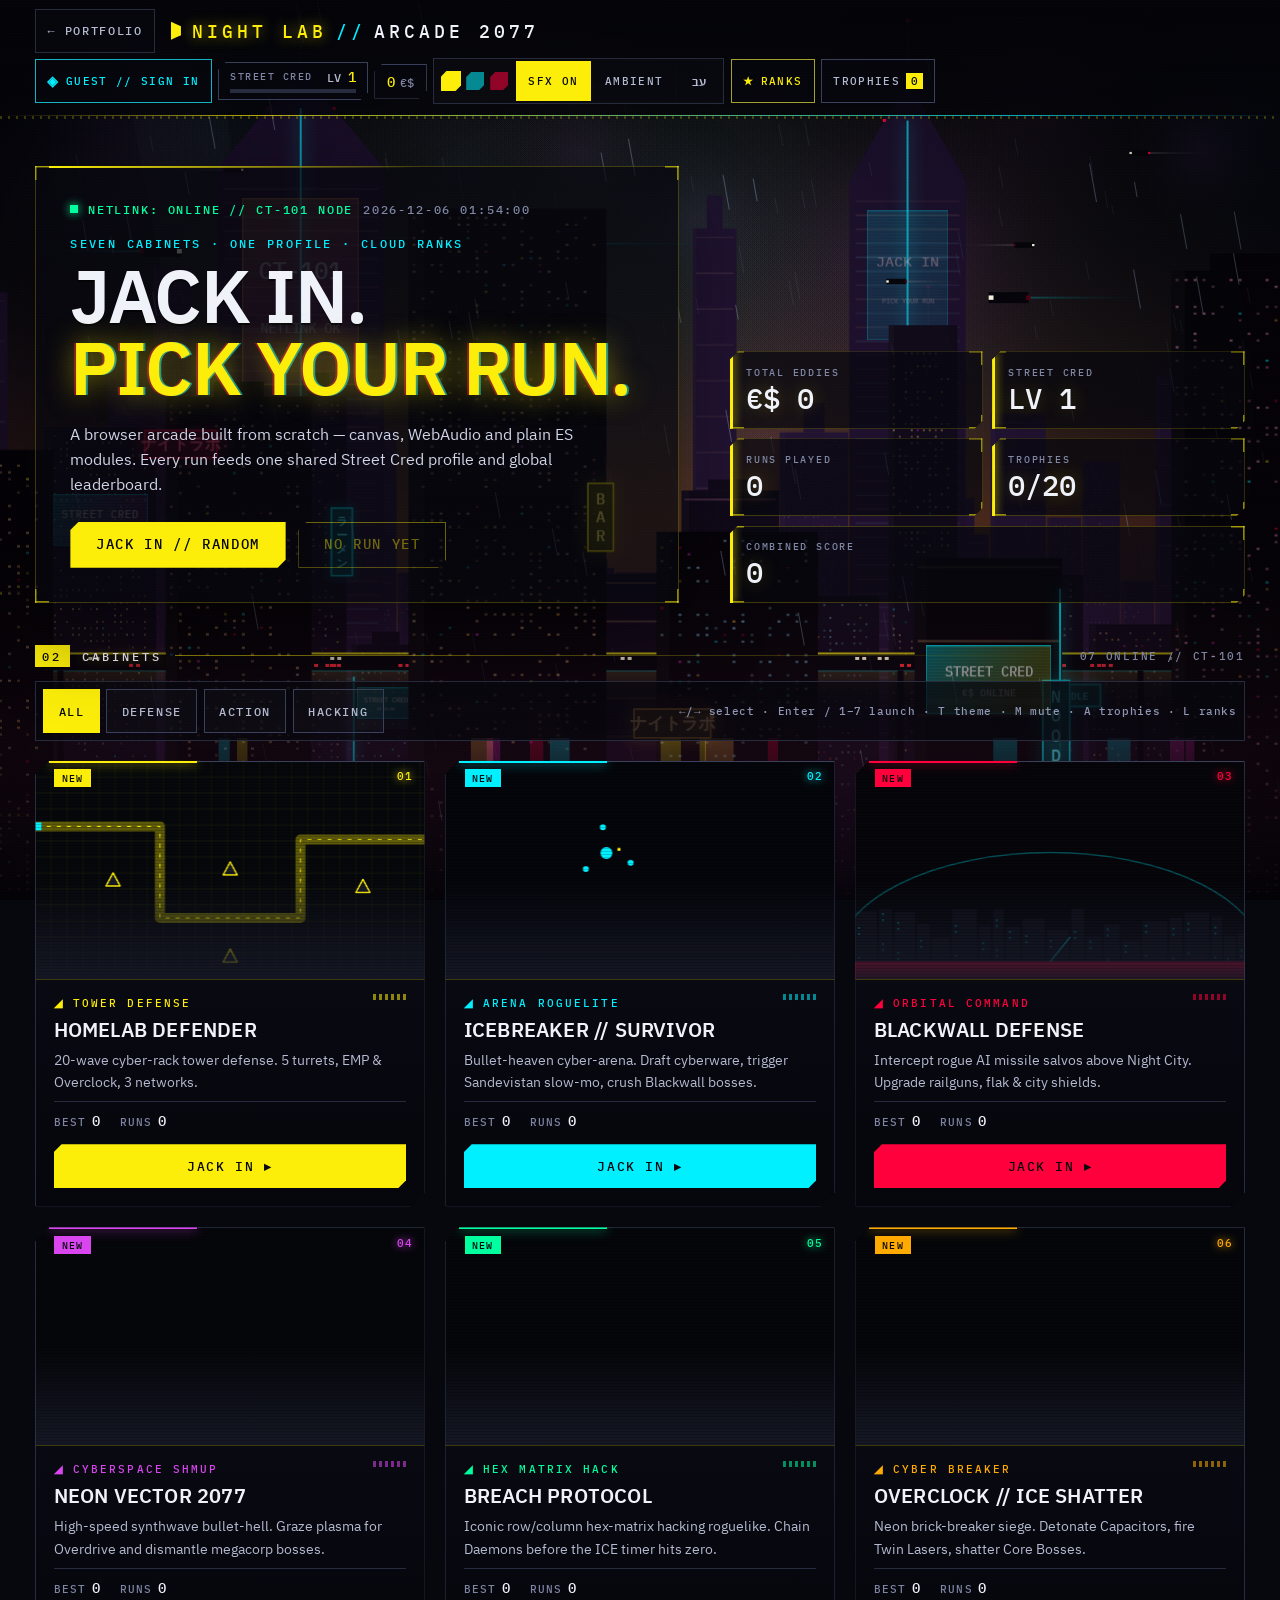
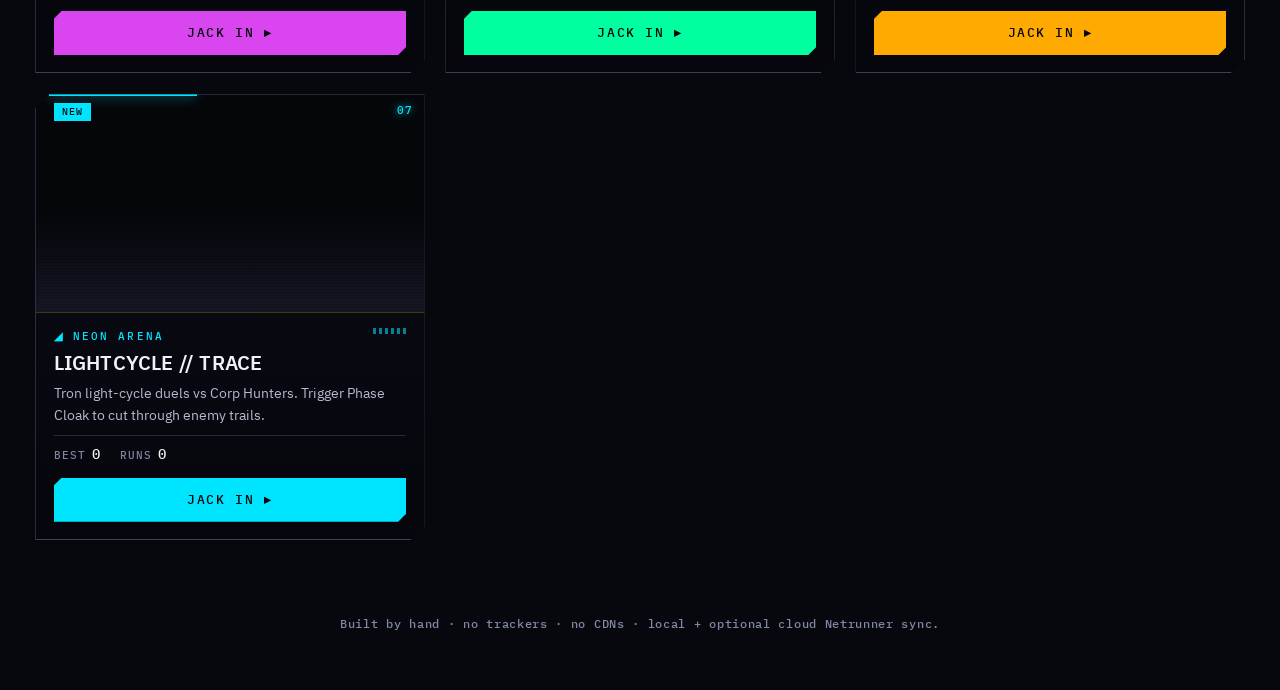
==== commit 4ed48803: "Hub: live neon megacity backdrop + game-menu HUD skin - bg.js: procedural rainy night city (3 parall" ====
--- a/game/index.html
+++ b/game/index.html
@@ -11,6 +11,7 @@
 <link rel="preload" href="fonts/IBMPlexSans-SemiBold-Latin1.woff2" as="font" type="font/woff2" crossorigin>
 <link rel="stylesheet" href="shared/cyber-theme.css">
 <link rel="stylesheet" href="hub.css">
+<link rel="stylesheet" href="hub/skin.css">
 <script>
   // Apply saved theme/lang before first paint to avoid a flash.
   try {
@@ -48,6 +49,7 @@
       <span class="cred-bar" role="progressbar" aria-valuemin="0" aria-valuemax="100" id="credBar"><i id="credFill"></i></span>
     </div>
     <div class="eddies cyber-clip-sm"><b id="eddies">0</b><span>€$</span></div>
+    <div class="hud-settings">
     <div class="themes" role="radiogroup" id="themes" data-t-label="themeLabel">
       <button type="button" role="radio" data-theme-btn="yellow" class="sw sw-y"><span class="sr-only">Yellow</span></button>
       <button type="button" role="radio" data-theme-btn="cyan" class="sw sw-c"><span class="sr-only">Cyan</span></button>
@@ -56,6 +58,7 @@
     <button type="button" class="hud-btn" id="muteBtn" aria-pressed="false"></button>
     <button type="button" class="hud-btn" id="ambientBtn" aria-pressed="false"></button>
     <button type="button" class="hud-btn" id="langBtn"></button>
+    </div>
     <button type="button" class="hud-btn lb-btn" id="lbBtn" aria-haspopup="dialog">
       <span aria-hidden="true">★</span>
       <span data-t="lbBtn">RANKS</span>
@@ -87,6 +90,9 @@
     </dl>
   </section>
 
+  <div class="section-head" aria-hidden="true">
+    <span class="sh-idx">02</span><span class="sh-title" data-t="cabinets">CABINETS</span><span class="sh-line"></span><span class="sh-code" data-t="cabinetsCode"></span>
+  </div>
   <nav class="filters" id="filters" data-t-label="filterLabel">
     <button type="button" data-filter="all" aria-pressed="true" data-t="filters.all"></button>
     <button type="button" data-filter="defense" aria-pressed="false" data-t="filters.defense"></button>
--- a/game/shared/cyber-theme.css
+++ b/game/shared/cyber-theme.css
@@ -17,7 +17,7 @@
   --accent: #fcee09; --accent-2: #00f0ff; --accent-ink: #07080d;
 
   --sans: 'Plex Sans', 'Plex Sans Hebrew', system-ui, 'Segoe UI', sans-serif;
-  --mono: 'Plex Mono', ui-monospace, 'Cascadia Mono', Consolas, monospace;
+  --mono: 'Plex Mono', 'Plex Sans Hebrew', ui-monospace, 'Cascadia Mono', Consolas, monospace;
   --serif: 'Plex Serif', 'Frank Ruhl', Georgia, serif;
 
   --chamfer: 14px;
@@ -29,6 +29,7 @@
 [data-theme="cyan"] { --accent: #00f0ff; --accent-2: #fcee09; --accent-ink: #07080d; }
 [data-theme="crimson"] { --accent: #ff003c; --accent-2: #00f0ff; --accent-ink: #ffffff; }
 :root[lang="he"] { --sans: 'Plex Sans Hebrew', 'Plex Sans', system-ui, sans-serif; --serif: 'Frank Ruhl', 'Plex Serif', Georgia, serif; }
+:root[lang="he"] body, :root[lang="he"] button, :root[lang="he"] a, :root[lang="he"] span, :root[lang="he"] dt, :root[lang="he"] dd, :root[lang="he"] th, :root[lang="he"] h1, :root[lang="he"] h2, :root[lang="he"] h3, :root[lang="he"] p, :root[lang="he"] label, :root[lang="he"] legend { letter-spacing: 0; }
 
 /* Chamfered corners: top-left + bottom-right cut. Mirrored in RTL. */
 .cyber-clip {
@@ -47,7 +48,7 @@
 .cyber-btn {
   --c: var(--accent);
   display: inline-flex; align-items: center; justify-content: center; gap: .5em;
-  padding: .7em 1.3em; border: 0; cursor: pointer; text-decoration: none;
+  min-height: 44px; padding: .7em 1.3em; border: 0; cursor: pointer; text-decoration: none;
   font: 600 .82rem/1 var(--mono); letter-spacing: .12em; text-transform: uppercase;
   color: var(--accent-ink); background: var(--c);
   clip-path: polygon(var(--chamfer-sm) 0, 100% 0, 100% calc(100% - var(--chamfer-sm)), calc(100% - var(--chamfer-sm)) 100%, 0 100%, 0 var(--chamfer-sm));
@@ -83,7 +84,7 @@
   animation: cp77PillIn .28s var(--ease);
 }
 .cp77-autopause-pill:hover {
-  border-color: var(--yellow) !important;
+  border-color: var(--accent) !important;
   box-shadow: 0 0 26px rgba(252, 238, 9, 0.35), 0 8px 28px rgba(0, 0, 0, 0.7) !important;
 }
 @keyframes cp77PillIn {
--- a/game/hub.css
+++ b/game/hub.css
@@ -25,7 +25,7 @@
   border-bottom: 1px solid var(--line);
 }
 .hud::after { content: ''; position: absolute; inset-inline: 0; bottom: -1px; height: 1px; background: linear-gradient(90deg, transparent, var(--accent) 20%, var(--accent-2) 80%, transparent); opacity: .7; }
-.hud-back { font: 600 .74rem var(--mono); letter-spacing: .14em; color: var(--text-2); text-decoration: none; padding: .45rem .7rem; border: 1px solid var(--line); }
+.hud-back { display: inline-flex; align-items: center; min-height: 44px; font: 600 .74rem var(--mono); letter-spacing: .14em; color: var(--text-2); text-decoration: none; padding: .45rem .7rem; border: 1px solid var(--line); }
 .hud-back:hover { color: var(--accent); border-color: var(--accent); }
 .brand { display: flex; align-items: baseline; gap: .5rem; font: 700 1.05rem var(--mono); letter-spacing: .16em; white-space: nowrap; direction: ltr; }
 .brand-a { color: var(--accent); text-shadow: 0 0 14px color-mix(in srgb, var(--accent) 60%, transparent); }
@@ -43,13 +43,13 @@
 .eddies b { color: var(--accent); }
 .eddies span { color: var(--muted); font-size: .72rem; }
 
-.themes { display: flex; gap: 4px; padding: 4px; border: 1px solid var(--line); }
-.sw { width: 20px; height: 20px; border: 0; cursor: pointer; padding: 0; clip-path: polygon(5px 0, 100% 0, 100% calc(100% - 5px), calc(100% - 5px) 100%, 0 100%, 0 5px); opacity: .55; transition: opacity .15s, transform .15s; }
+.themes { display: flex; align-items: center; min-height: 44px; gap: 6px; padding: 6px; border: 1px solid var(--line); }
+.sw { width: 28px; height: 28px; border: 0; cursor: pointer; padding: 0; clip-path: polygon(5px 0, 100% 0, 100% calc(100% - 5px), calc(100% - 5px) 100%, 0 100%, 0 5px); opacity: .55; transition: opacity .15s, transform .15s; }
 .sw:hover { opacity: .9; }
 .sw[aria-checked="true"] { opacity: 1; transform: scale(1.12); }
 .sw-y { background: #fcee09; } .sw-c { background: #00f0ff; } .sw-r { background: #ff003c; }
 
-.hud-btn { display: inline-flex; align-items: center; gap: .4rem; padding: .48rem .7rem; background: transparent; border: 1px solid var(--line-strong); cursor: pointer; font: 600 .7rem var(--mono); letter-spacing: .12em; color: var(--text-2); transition: color .15s, border-color .15s, background .15s; }
+.hud-btn { display: inline-flex; align-items: center; justify-content: center; min-height: 44px; min-width: 44px; gap: .4rem; padding: .48rem .7rem; background: transparent; border: 1px solid var(--line-strong); cursor: pointer; font: 600 .7rem var(--mono); letter-spacing: .12em; color: var(--text-2); transition: color .15s, border-color .15s, background .15s; }
 .hud-btn:hover { color: var(--accent); border-color: var(--accent); }
 .hud-btn[aria-pressed="true"] { color: var(--accent-ink); background: var(--accent); border-color: var(--accent); }
 .auth-btn { border-color: color-mix(in srgb, var(--accent-2) 65%, var(--line-strong)); color: var(--accent-2); }
@@ -101,10 +101,11 @@
 .stat dt { font: 600 .62rem var(--mono); letter-spacing: .18em; color: var(--muted); }
 .stat dd { margin: .25rem 0 0; font: 700 1.6rem/1.1 var(--mono); color: var(--text); direction: ltr; text-align: start; font-variant-numeric: tabular-nums; }
 :root[dir="rtl"] .stat dd { text-align: right; }
+:root[dir="rtl"] #stLevel { direction: rtl; unicode-bidi: plaintext; }
 
 /* ---------- Filters ---------- */
 .filters { display: flex; align-items: center; gap: .4rem; flex-wrap: wrap; margin-bottom: 1.2rem; padding-bottom: .8rem; border-bottom: 1px dashed var(--line); }
-.filters button { padding: .5rem .9rem; border: 1px solid var(--line-strong); background: transparent; cursor: pointer; font: 600 .72rem var(--mono); letter-spacing: .14em; color: var(--text-2); }
+.filters button { display: inline-flex; align-items: center; justify-content: center; min-height: 44px; padding: .5rem .9rem; border: 1px solid var(--line-strong); background: transparent; cursor: pointer; font: 600 .72rem var(--mono); letter-spacing: .14em; color: var(--text-2); }
 .filters button:hover { color: var(--text); border-color: var(--text-2); }
 .filters button[aria-pressed="true"] { background: var(--accent); color: var(--accent-ink); border-color: var(--accent); }
 .keys { margin-inline-start: auto; font: 500 .68rem var(--mono); color: var(--muted); letter-spacing: .06em; }
@@ -176,7 +177,7 @@
 .ach-desc { font-size: .8rem; color: var(--text-2); }
 .ach-bar { height: 3px; background: var(--line); position: relative; }
 .ach-bar i { position: absolute; inset-block: 0; inset-inline-start: 0; background: var(--accent); }
-.run { display: grid; grid-template-columns: 4px 1fr auto; gap: .2rem .8rem; padding: .6rem .8rem .6rem 0; background: var(--raised); align-items: center; }
+.run { display: grid; grid-template-columns: 4px 1fr auto; gap: .2rem .8rem; padding-block: .6rem; padding-inline: 0 .8rem; background: var(--raised); align-items: center; }
 .run-stripe { grid-row: span 2; align-self: stretch; }
 .run-name { font-weight: 600; font-size: .88rem; }
 .run-score { font: 700 .95rem var(--mono); text-align: end; direction: ltr; }
@@ -198,6 +199,7 @@
 .lb-filters { display: flex; flex-wrap: wrap; gap: .35rem; margin-bottom: .85rem; }
 .lb-pill {
   --pc: var(--accent);
+  display: inline-flex; align-items: center; justify-content: center; min-height: 44px;
   padding: .34rem .62rem; border: 1px solid var(--line-strong); background: var(--raised); cursor: pointer;
   font: 600 .64rem var(--mono); letter-spacing: .11em; color: var(--text-2); transition: color .15s, border-color .15s, background .15s;
 }
@@ -249,6 +251,7 @@
 .auth-signin-view { display: grid; gap: .9rem; }
 .auth-tabs { display: grid; grid-template-columns: 1fr 1fr; gap: .45rem; }
 .auth-tab {
+  display: inline-flex; align-items: center; justify-content: center; min-height: 44px;
   padding: .62rem .75rem; border: 1px solid var(--line-strong); background: var(--raised); cursor: pointer;
   font: 700 .7rem var(--mono); letter-spacing: .13em; color: var(--text-2);
   transition: border-color .15s, background .15s, color .15s, box-shadow .15s;
@@ -273,7 +276,7 @@
 .avatar-picker legend { font: 600 .66rem var(--mono); letter-spacing: .16em; color: var(--muted); padding: 0; }
 .avatar-grid { display: grid; grid-template-columns: repeat(4, minmax(0, 1fr)); gap: .45rem; }
 .av-opt {
-  display: flex; flex-direction: column; align-items: center; gap: .3rem; padding: .6rem .35rem;
+  display: flex; flex-direction: column; align-items: center; justify-content: center; min-height: 44px; gap: .3rem; padding: .6rem .35rem;
   background: var(--raised); border: 1px solid var(--line-strong); cursor: pointer;
   color: var(--text-2); transition: border-color .15s, background .15s, color .15s;
 }
@@ -312,9 +315,9 @@
 /* ---------- Overlays ---------- */
 .jack-overlay { position: fixed; inset: 0; z-index: 150; display: grid; place-items: center; pointer-events: none; opacity: 0; background: var(--bg); }
 .jack-overlay.on { animation: jack .45s steps(6) forwards; }
-.jack-overlay span { font: 700 clamp(1rem, 3vw, 1.6rem) var(--mono); letter-spacing: .3em; color: var(--accent); text-shadow: 0 0 20px var(--accent); }
+.jack-overlay span { font: 700 clamp(1rem, 3vw, 1.6rem) var(--mono); letter-spacing: .3em; color: var(--accent); text-shadow: 0 0 20px var(--accent); text-align: center; padding-inline: 1rem; }
 @keyframes jack { 0% { opacity: 0; clip-path: inset(48% 0 48% 0); } 40% { opacity: 1; clip-path: inset(30% 0 30% 0); } 100% { opacity: 1; clip-path: inset(0 0 0 0); } }
-.toast { position: fixed; bottom: 1.4rem; left: 50%; z-index: 120; transform: translate(-50%, 150%); padding: .7rem 1.2rem; background: var(--accent); color: var(--accent-ink); font: 600 .78rem var(--mono); letter-spacing: .12em; transition: transform .3s var(--ease); clip-path: polygon(8px 0, 100% 0, 100% calc(100% - 8px), calc(100% - 8px) 100%, 0 100%, 0 8px); }
+.toast { position: fixed; bottom: 1.4rem; left: 50%; z-index: 120; transform: translate(-50%, 150%); max-width: calc(100vw - 24px); text-align: center; padding: .7rem 1.2rem; background: var(--accent); color: var(--accent-ink); font: 600 .78rem var(--mono); letter-spacing: .12em; transition: transform .3s var(--ease); clip-path: polygon(8px 0, 100% 0, 100% calc(100% - 8px), calc(100% - 8px) 100%, 0 100%, 0 8px); }
 .toast.on { transform: translate(-50%, 0); }
 
 .foot { max-width: 1320px; margin: 0 auto; padding: 2rem clamp(1rem, 3vw, 2.2rem) 3rem; color: var(--muted); font: 500 .72rem var(--mono); letter-spacing: .06em; }
@@ -327,10 +330,12 @@
   .keys { display: none; }
 }
 @media (max-width: 720px) {
-  .hud { gap: .6rem; }
+  .hud { padding: .45rem .75rem; gap: .4rem; }
   .brand { order: -1; width: 100%; font-size: .92rem; }
-  .hud-right { margin-inline-start: 0; }
-  .cred { min-width: 120px; }
+  .hud-right { margin-inline-start: 0; gap: .38rem; width: 100%; }
+  .hud-btn, .hud-back { padding: .35rem .55rem; font-size: .66rem; }
+  .cred { min-width: 112px; padding: .3rem .55rem .38rem; }
+  .eddies { padding: .4rem .6rem; font-size: .82rem; }
   #ambientBtn { display: none; }
   .stats { grid-template-columns: repeat(2, minmax(0, 1fr)); }
   .stat:last-child { grid-column: 1 / -1; }
--- a/game/hub/skin.css
+++ b/game/hub/skin.css
@@ -0,0 +1,166 @@
+/* Night Lab // Arcade 2077 — v2 skin: game-menu HUD over the live city.
+   Loaded after hub.css; only overrides look, never layout logic used by hub.js. */
+:root {
+  --glass: rgba(7, 7, 14, .72);
+  --glass-strong: rgba(5, 5, 10, .86);
+  --frame: color-mix(in srgb, var(--accent) 55%, transparent);
+  --frame-dim: color-mix(in srgb, var(--accent) 22%, transparent);
+  --brk: 14px;
+}
+
+/* Corner brackets: 8 tiny gradients, no extra markup. Uses --bc. */
+.hero-copy, .stats, .card, .drawer, .modal, .section-head {
+  --bc: var(--frame);
+}
+.brk, .hero-copy, .stat, .drawer-body, .modal-body {
+  background-image:
+    linear-gradient(var(--bc), var(--bc)), linear-gradient(var(--bc), var(--bc)),
+    linear-gradient(var(--bc), var(--bc)), linear-gradient(var(--bc), var(--bc)),
+    linear-gradient(var(--bc), var(--bc)), linear-gradient(var(--bc), var(--bc)),
+    linear-gradient(var(--bc), var(--bc)), linear-gradient(var(--bc), var(--bc));
+  background-repeat: no-repeat;
+  background-size:
+    var(--brk) 1.5px, 1.5px var(--brk), var(--brk) 1.5px, 1.5px var(--brk),
+    var(--brk) 1.5px, 1.5px var(--brk), var(--brk) 1.5px, 1.5px var(--brk);
+  background-position:
+    0 0, 0 0, 100% 0, 100% 0,
+    0 100%, 0 100%, 100% 100%, 100% 100%;
+}
+
+/* ---------- HUD bar ---------- */
+.hud {
+  background: linear-gradient(180deg, rgba(4, 4, 9, .92), rgba(4, 4, 9, .72));
+  backdrop-filter: none;
+  border-bottom: 0;
+  padding-block: .55rem;
+  flex-wrap: nowrap;
+}
+.hud::before {
+  content: ''; position: absolute; inset-inline: 0; bottom: -4px; height: 3px; pointer-events: none;
+  background: repeating-linear-gradient(90deg, var(--frame-dim) 0 2px, transparent 2px 8px);
+}
+.brand { font-size: 1.15rem; letter-spacing: .22em; }
+.brand::before {
+  content: ''; width: 10px; height: 18px; align-self: center; margin-inline-end: .2rem;
+  background: var(--accent); clip-path: polygon(0 0, 100% 25%, 100% 75%, 0 100%);
+  box-shadow: 0 0 12px var(--accent);
+}
+:root[dir="rtl"] .brand::before { transform: scaleX(-1); }
+.hud-right { flex-wrap: nowrap; gap: .4rem; min-width: 0; }
+.hud-btn, .hud-back, .eddies, .cred, .brand { white-space: nowrap; flex-shrink: 0; }
+.hud-settings {
+  display: flex; align-items: center; gap: 2px; padding: 2px;
+  border: 1px solid var(--line); background: rgba(255, 255, 255, .02);
+}
+.hud-settings .themes { border: 0; min-height: 40px; padding: 4px 6px; }
+.hud-settings .hud-btn { border-color: transparent; min-height: 40px; }
+.hud-settings .hud-btn:hover { border-color: var(--accent); }
+.sw { width: 18px; height: 18px; }
+.hud-btn, .hud-back, .cred, .eddies { background-color: rgba(8, 8, 15, .6); }
+.hud-btn:hover { background: color-mix(in srgb, var(--accent) 10%, transparent); text-shadow: 0 0 8px var(--accent); }
+
+/* ---------- Hero ---------- */
+.hero { align-items: stretch; }
+.hero-copy {
+  position: relative; padding: clamp(1.2rem, 3vw, 2.2rem);
+  background-color: var(--glass);
+  box-shadow: inset 0 0 0 1px var(--frame-dim), 0 30px 80px rgba(0, 0, 0, .45);
+}
+.hero-copy::after {
+  content: ''; position: absolute; top: 0; inset-inline-start: var(--brk); inset-inline-end: 40%; height: 2px;
+  background: linear-gradient(90deg, var(--accent), transparent);
+}
+:root[dir="rtl"] .hero-copy::after { background: linear-gradient(270deg, var(--accent), transparent); }
+.hero h1 { text-shadow: 0 2px 0 rgba(0, 0, 0, .6); }
+.hero h1 em { position: relative; text-shadow: 0 0 28px color-mix(in srgb, var(--accent) 50%, transparent), 2px 0 0 color-mix(in srgb, var(--accent-2) 55%, transparent), -2px 0 0 color-mix(in srgb, var(--magenta) 45%, transparent); }
+.lede { color: #cfd4e6; }
+.status { color: var(--ok); }
+
+.stats { align-content: end; }
+.stat {
+  background-color: var(--glass);
+  box-shadow: inset 0 0 0 1px var(--frame-dim);
+  --bc: var(--frame);
+}
+.stat::before { width: 3px; box-shadow: 0 0 10px var(--accent); }
+.stat dd { font-size: 1.8rem; text-shadow: 0 0 18px color-mix(in srgb, var(--accent) 25%, transparent); }
+
+/* ---------- Section head ---------- */
+.section-head {
+  display: flex; align-items: center; gap: .8rem; margin: 0 0 .9rem;
+  font: 700 .78rem var(--mono); letter-spacing: .24em; text-transform: uppercase;
+}
+.sh-idx { padding: .2rem .45rem; background: var(--accent); color: var(--accent-ink); }
+.sh-title { color: var(--text); text-shadow: 0 0 12px color-mix(in srgb, var(--accent) 40%, transparent); }
+.sh-line { flex: 1; height: 1px; background: linear-gradient(90deg, var(--frame), var(--frame-dim) 60%, transparent); }
+:root[dir="rtl"] .sh-line { background: linear-gradient(270deg, var(--frame), var(--frame-dim) 60%, transparent); }
+.sh-code { color: var(--muted); font-size: .66rem; letter-spacing: .16em; }
+
+.filters {
+  padding: .5rem; border: 0; background: var(--glass);
+  box-shadow: inset 0 0 0 1px var(--line);
+}
+.filters button { background: rgba(255, 255, 255, .02); }
+.keys { color: #8f97b5; }
+
+/* ---------- Cards ---------- */
+.grid { gap: 1.3rem; }
+.card {
+  background: linear-gradient(180deg, rgba(14, 14, 26, .82), rgba(6, 6, 12, .9));
+}
+.card-preview { border-bottom: 1px solid var(--frame-dim); }
+.card-preview::before {
+  content: ''; position: absolute; inset: 0; z-index: 1; pointer-events: none;
+  background: repeating-linear-gradient(180deg, rgba(0, 0, 0, .18) 0 1px, transparent 1px 3px);
+}
+.card-body { position: relative; }
+.card-body::before {
+  content: ''; position: absolute; top: .9rem; inset-inline-end: 1.1rem; width: 34px; height: 6px;
+  background: repeating-linear-gradient(90deg, var(--ga) 0 3px, transparent 3px 6px); opacity: .55;
+}
+.card-title { letter-spacing: .01em; text-transform: uppercase; font-size: 1.25rem; }
+.card-tag::before { content: '◢ '; }
+/* Hover: light sweep across the cabinet. */
+.card::after {
+  content: ''; position: absolute; inset: 0; z-index: 3; pointer-events: none; opacity: 0;
+  background: linear-gradient(105deg, transparent 35%, color-mix(in srgb, var(--ga) 18%, transparent) 50%, transparent 65%);
+  background-size: 250% 100%; background-position: 120% 0;
+}
+.card:hover::after, .card.is-sel::after { opacity: 1; animation: sweep .9s var(--ease) forwards; }
+@keyframes sweep { to { background-position: -30% 0; } }
+.card:hover, .card.is-sel { filter: drop-shadow(0 0 22px color-mix(in srgb, var(--ga) 45%, transparent)); }
+
+/* ---------- Drawer / modal ---------- */
+.drawer { background: var(--glass-strong); backdrop-filter: blur(16px) saturate(1.3); }
+.modal { background: var(--glass-strong); backdrop-filter: blur(16px) saturate(1.3); }
+.drawer-body, .modal-body { --bc: var(--frame-dim); }
+
+.foot { text-align: center; color: #8089a8; }
+
+/* ---------- Narrow: brand row + one compact, scrollable HUD row ---------- */
+@media (max-width: 1439px) {
+  .hud { flex-wrap: wrap; row-gap: .35rem; }
+  .brand { width: auto; order: 0; flex: 1; }
+  .hud-back { order: -1; }
+  .hud-right {
+    order: 2; width: 100%; flex-wrap: nowrap; overflow-x: auto; scrollbar-width: none; contain: paint;
+    padding-bottom: 2px; mask-image: linear-gradient(90deg, #000 88%, transparent);
+  }
+  :root[dir="rtl"] .hud-right { mask-image: linear-gradient(270deg, #000 88%, transparent); }
+  .hud-right::-webkit-scrollbar { display: none; }
+  .hud-right > * { flex-shrink: 0; }
+}
+@media (max-width: 720px) {
+  .brand { font-size: .95rem; letter-spacing: .16em; }
+  .hud-back { font-size: 0; min-width: 44px; justify-content: center; }
+  .hud-back::after { content: '←'; font-size: 1rem; }
+  :root[dir="rtl"] .hud-back::after { content: '→'; }
+  .hero-copy { padding: 1.1rem; }
+  .section-head .sh-code { display: none; }
+}
+@media (prefers-reduced-motion: reduce) {
+  .card:hover::after, .card.is-sel::after { animation: none; opacity: 0; }
+}
+
+/* Hidden toast must not peek above the bottom edge. */
+.toast:not(.on) { visibility: hidden; }
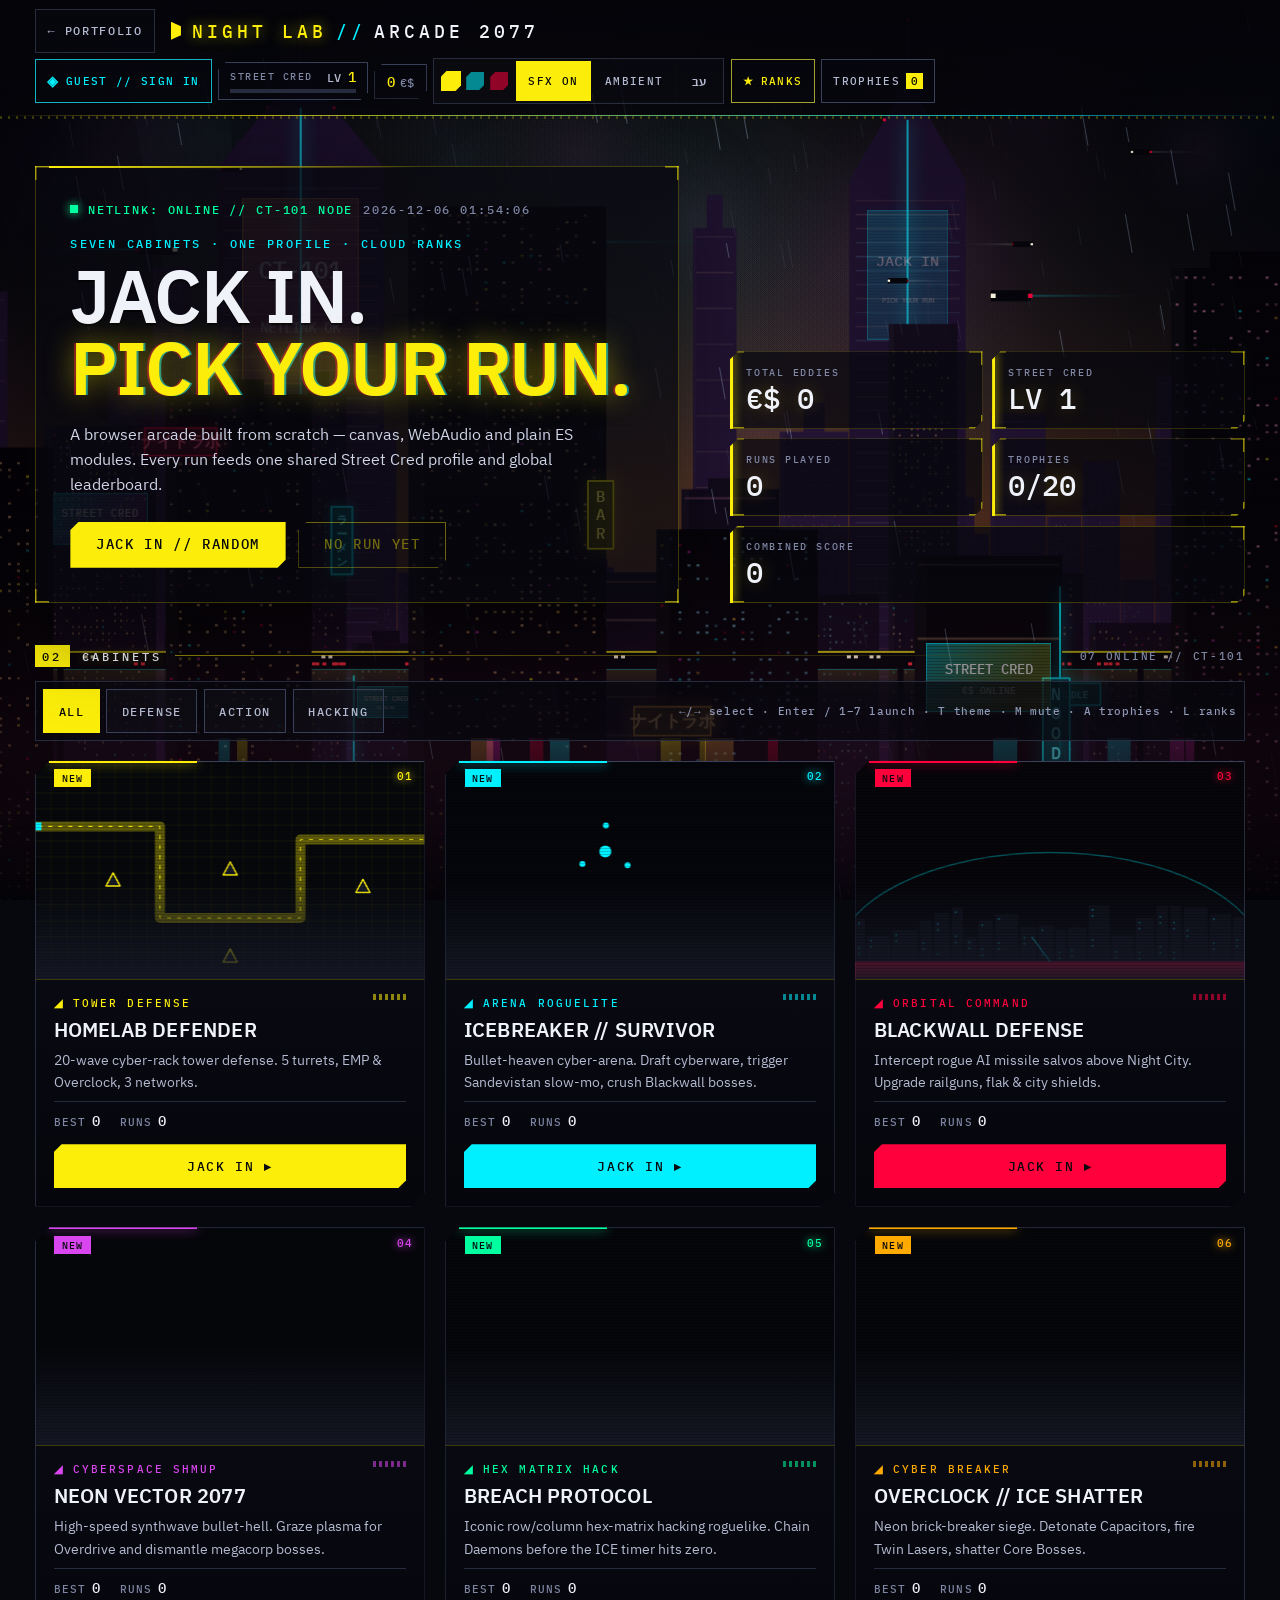
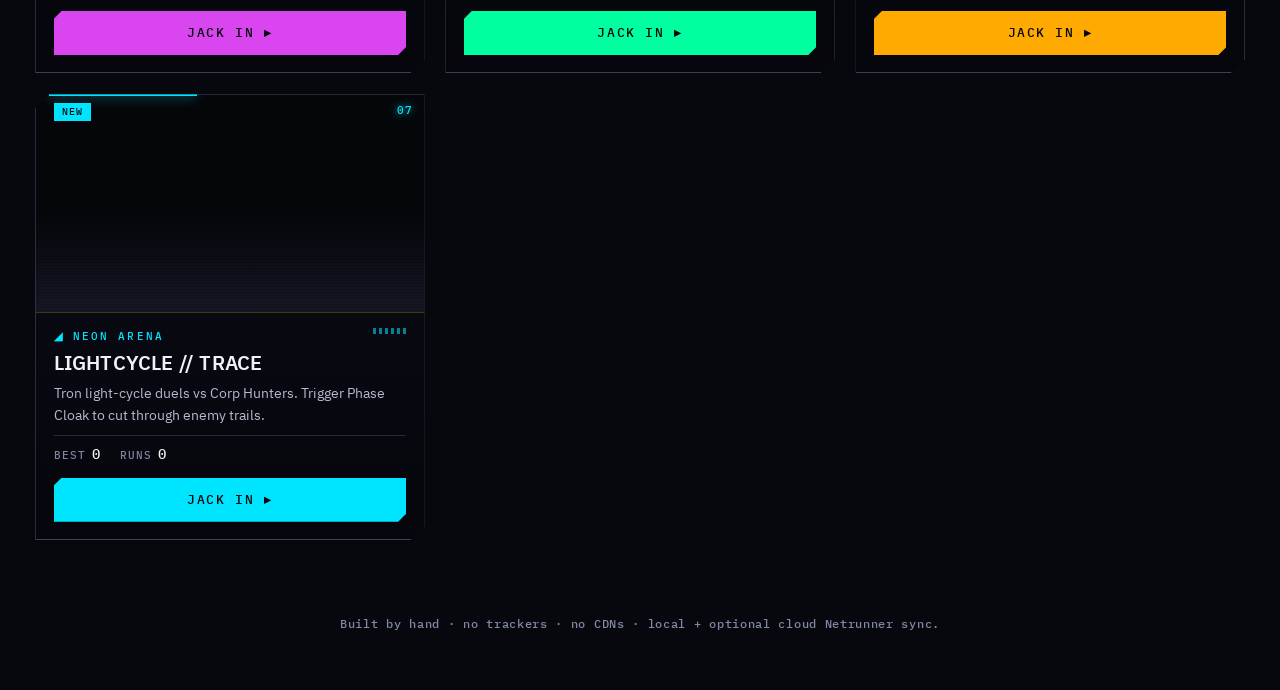
==== commit 0fb5167d: "Games: shared cabinet skin matching the hub + cache-busting - shared/cabinet.css/js: glass panels wi" ====
--- a/game/index.html
+++ b/game/index.html
@@ -10,8 +10,8 @@
 <link rel="preload" href="fonts/IBMPlexMono-Medium-Latin1.woff2" as="font" type="font/woff2" crossorigin>
 <link rel="preload" href="fonts/IBMPlexSans-SemiBold-Latin1.woff2" as="font" type="font/woff2" crossorigin>
 <link rel="stylesheet" href="shared/cyber-theme.css">
-<link rel="stylesheet" href="hub.css">
-<link rel="stylesheet" href="hub/skin.css">
+<link rel="stylesheet" href="hub.css?v=20261120">
+<link rel="stylesheet" href="hub/skin.css?v=20261120">
 <script>
   // Apply saved theme/lang before first paint to avoid a flash.
   try {
@@ -23,7 +23,7 @@
     d.lang = l; d.dir = l === 'he' ? 'rtl' : 'ltr';
   } catch (e) {}
 </script>
-<script type="module" src="hub/hub.js"></script>
+<script type="module" src="hub/hub.js?v=20261120"></script>
 </head>
 <body>
 <canvas id="bg" aria-hidden="true"></canvas>
